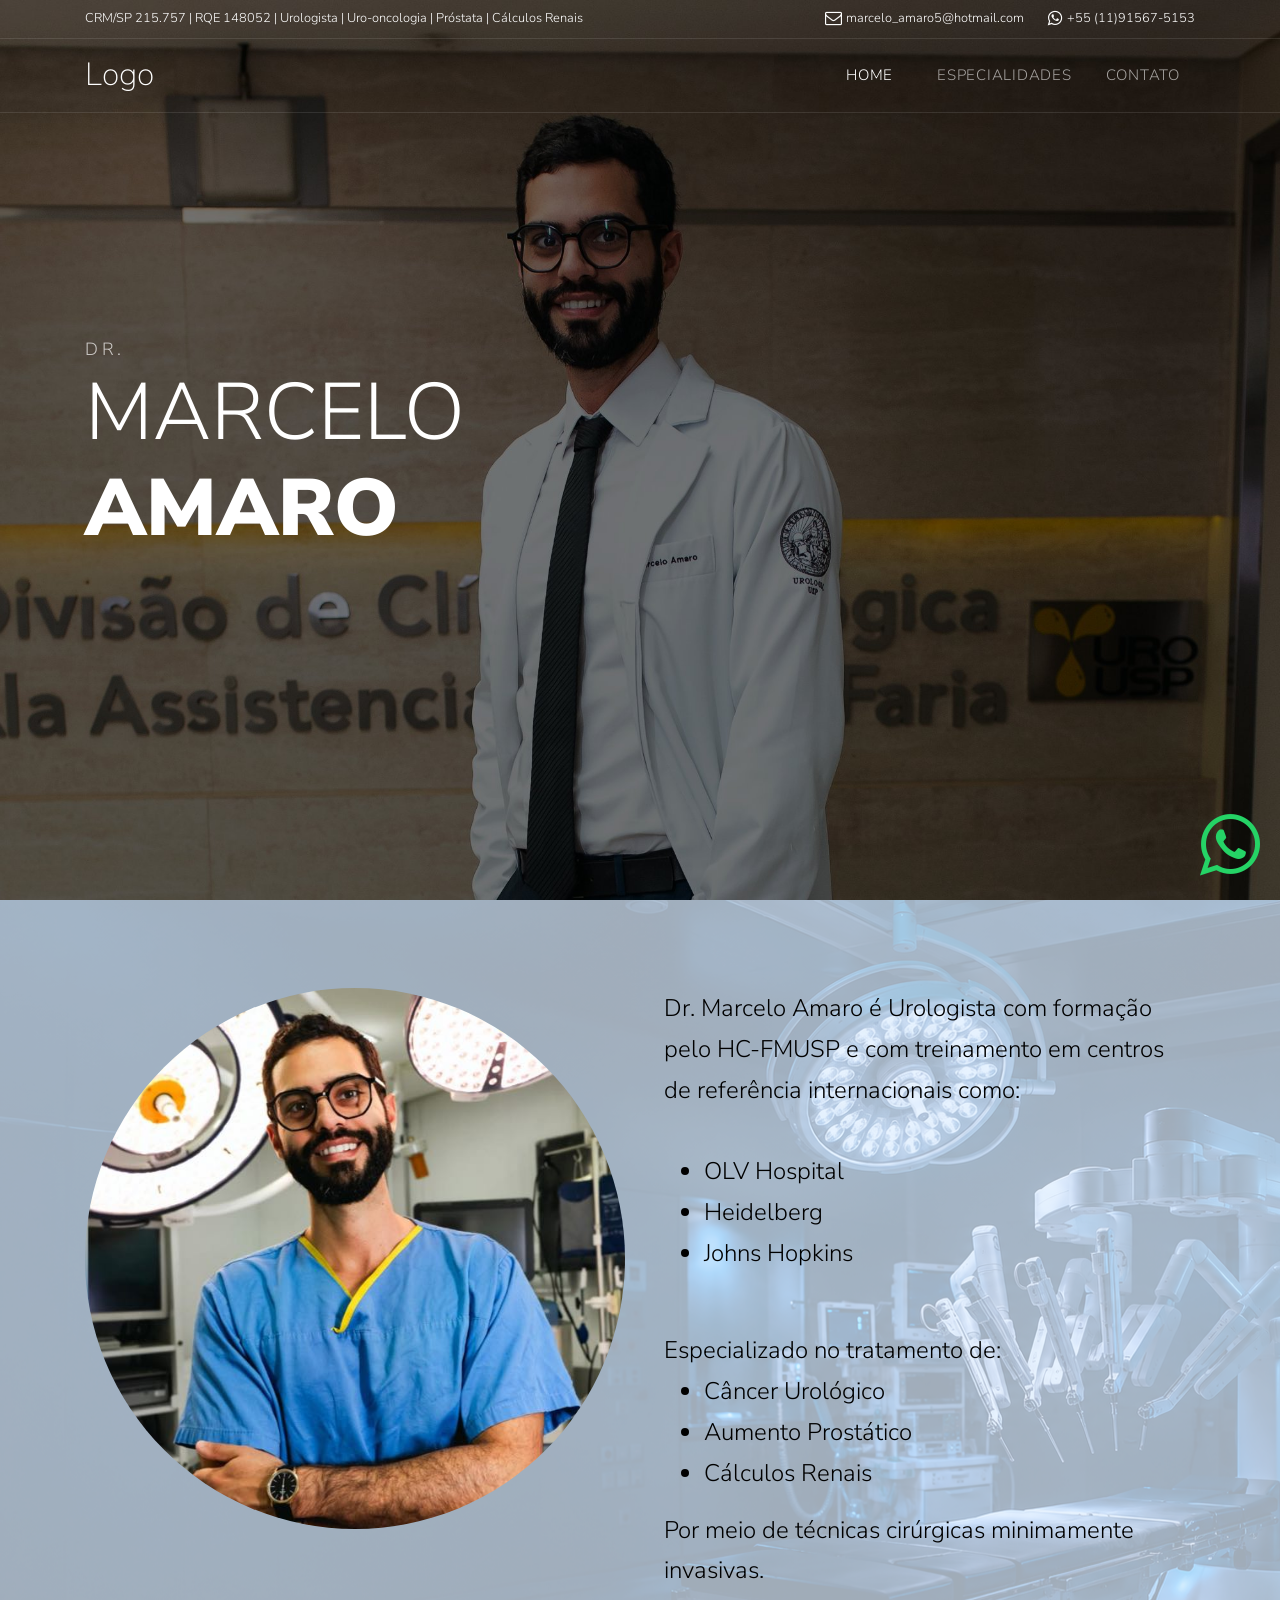
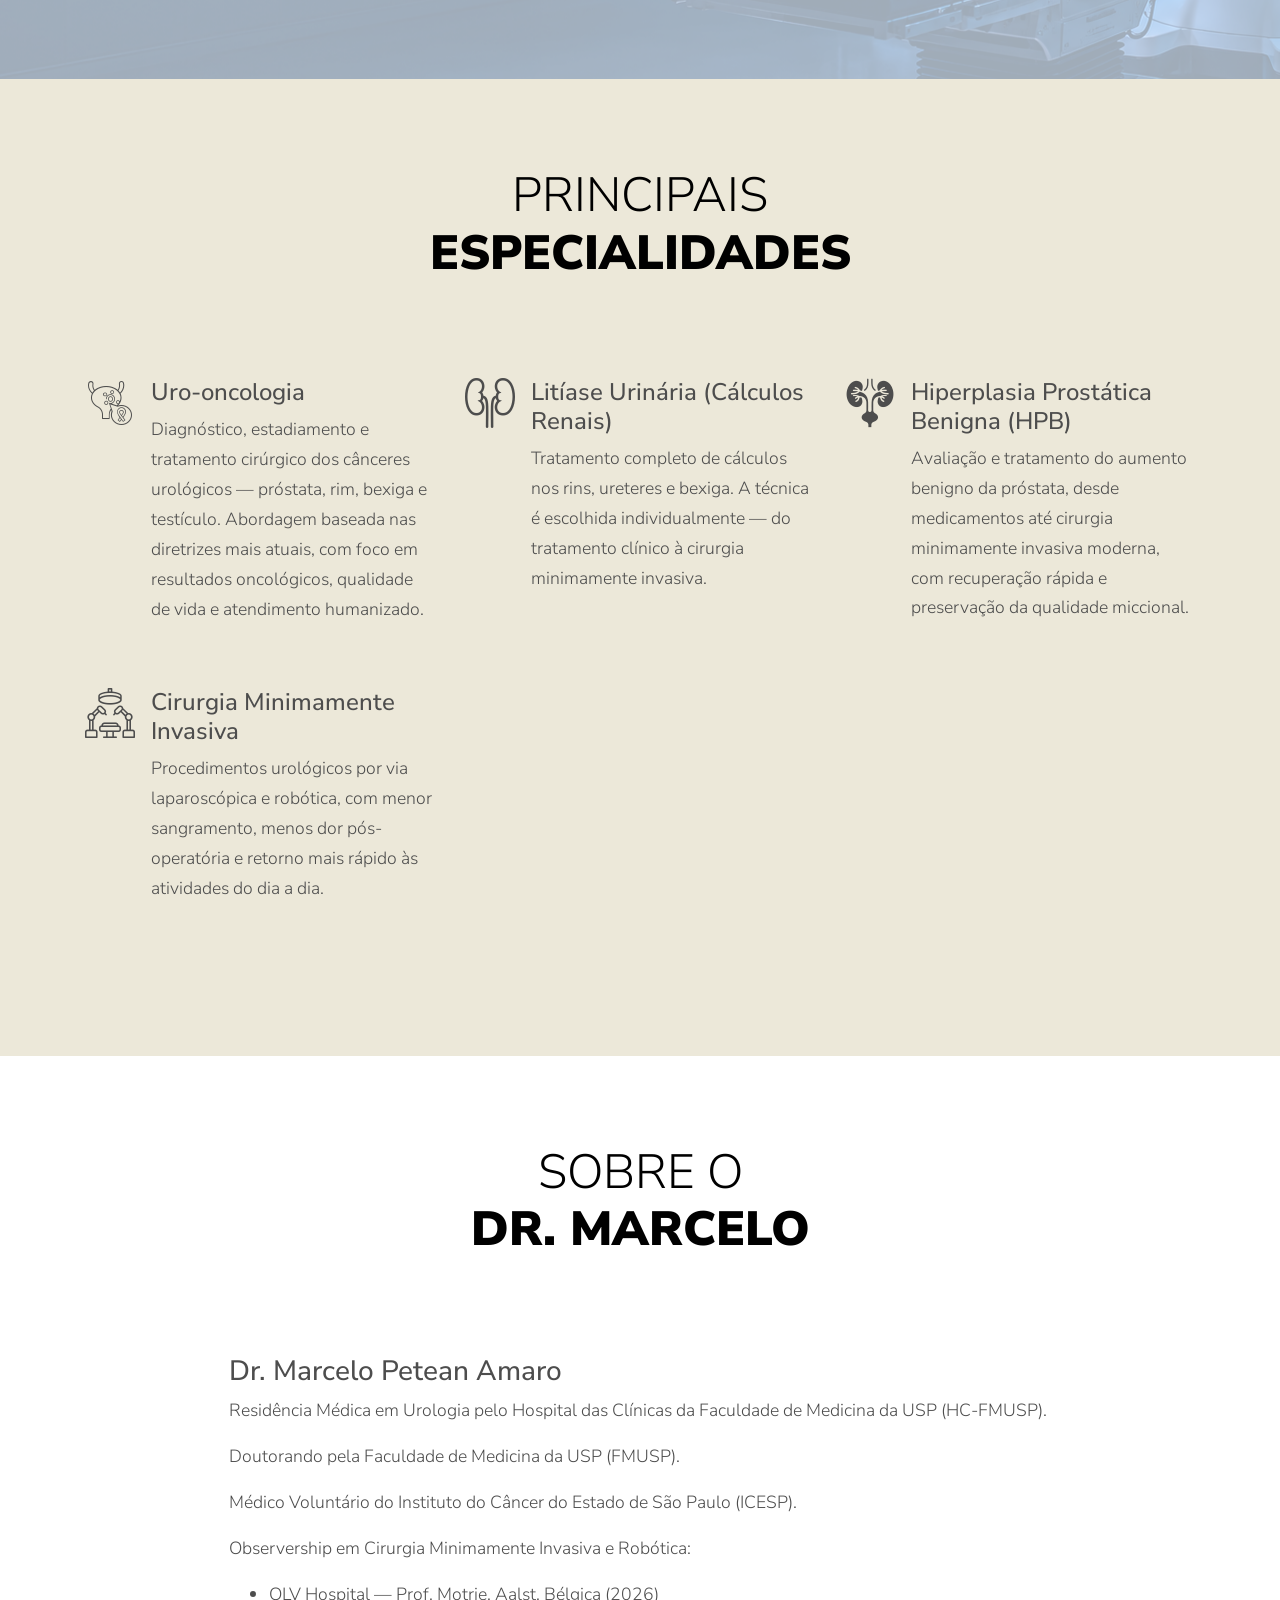
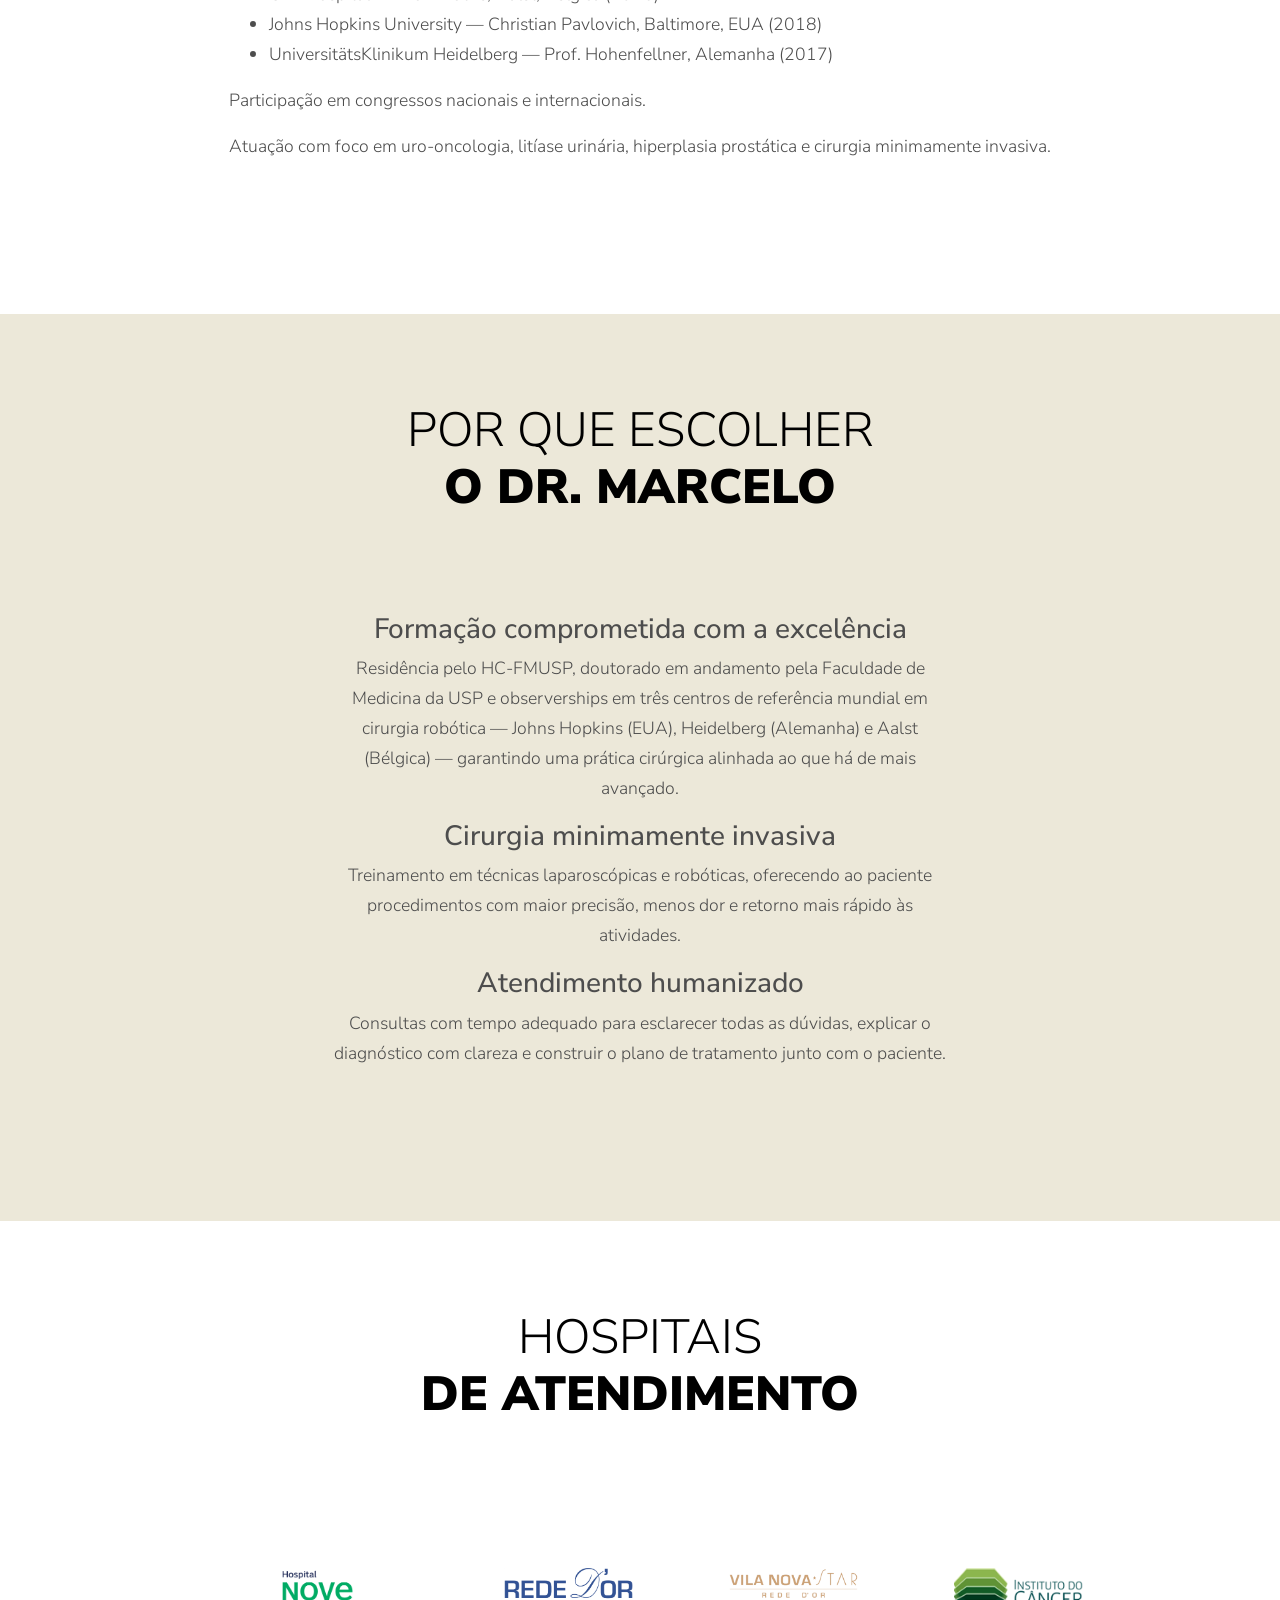
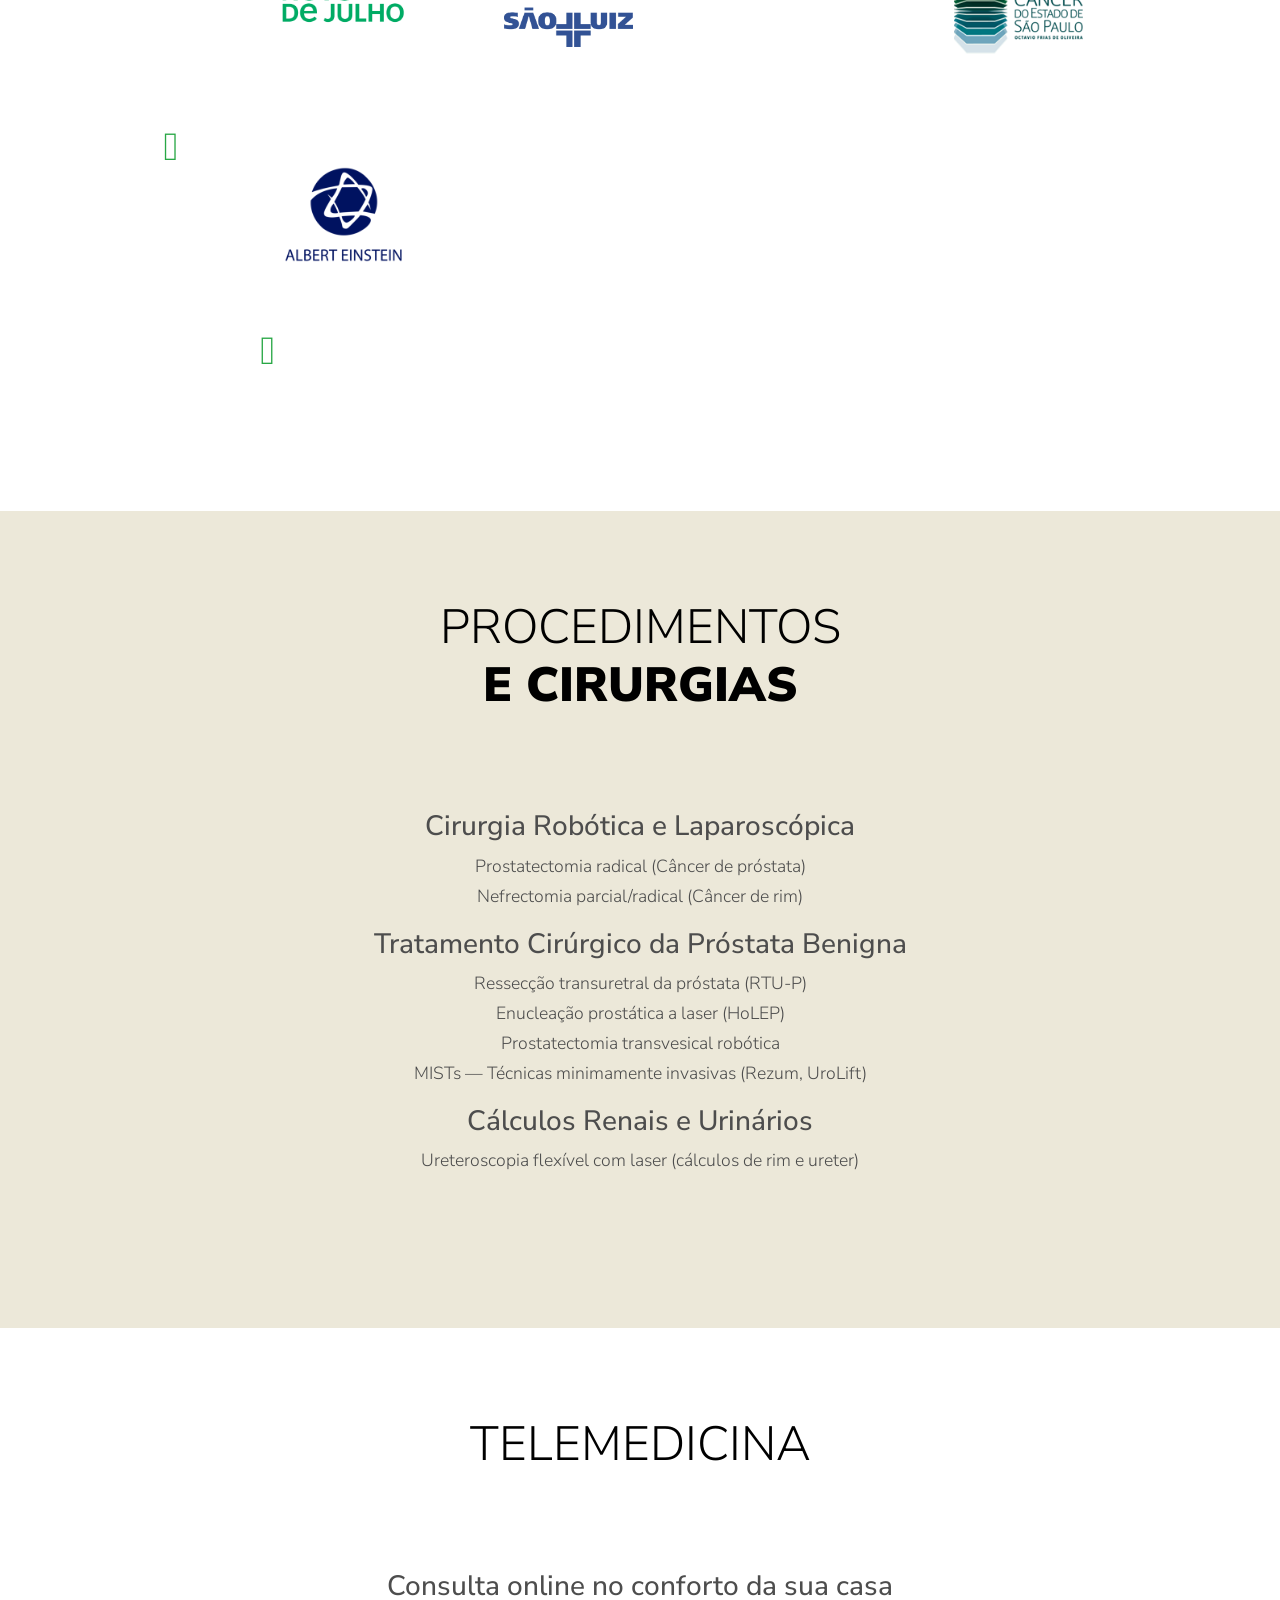
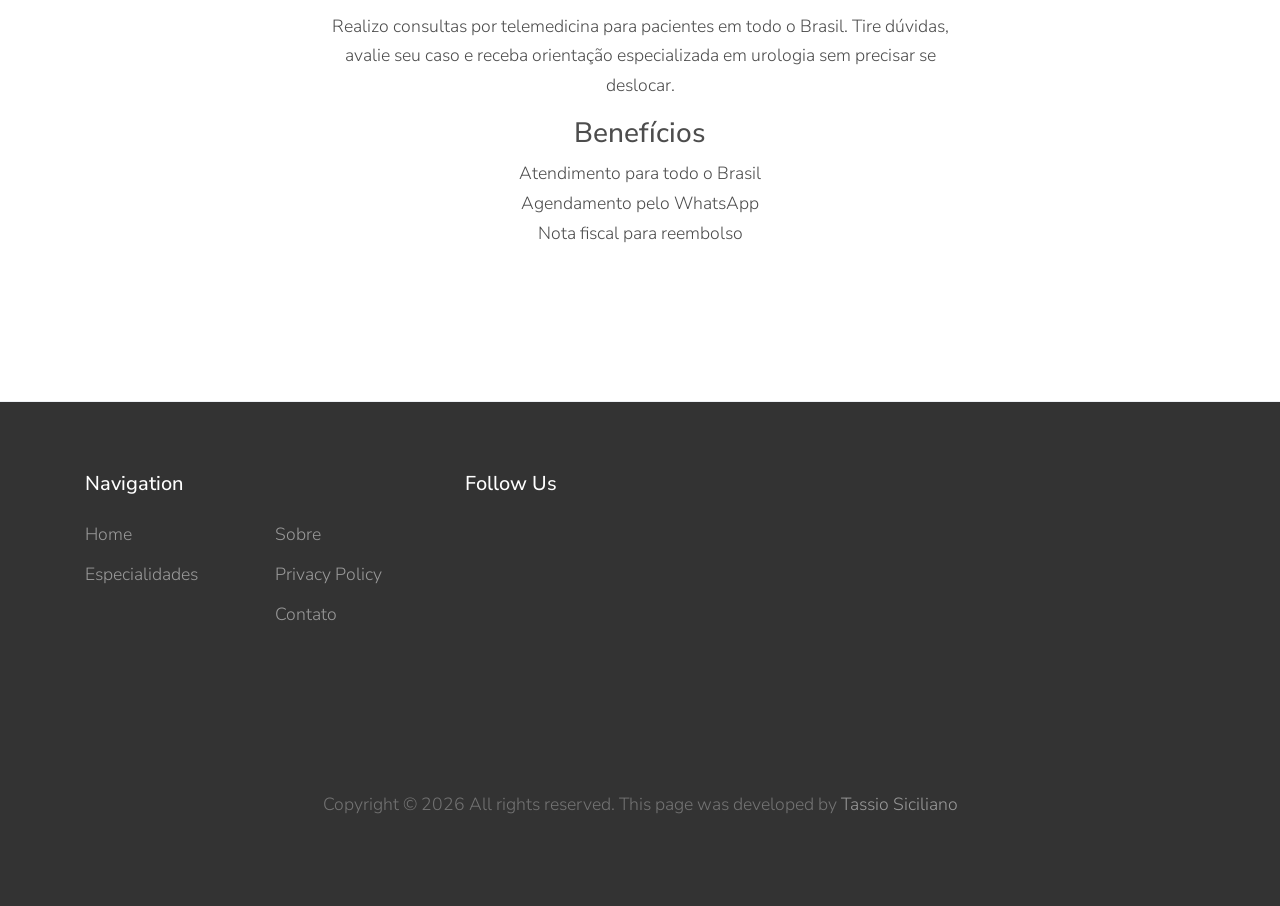
==== bkp_index.html @ ccaba65a "[FIX] - Horizontal Scroll. + WhatsApp icon color." ====
<!DOCTYPE html>
<html lang="pt-BR">

<head>
  <title>Dr. Marcelo Amaro &mdash; Urologia</title>
  <meta charset="utf-8">
  <meta name="viewport" content="width=device-width, initial-scale=1, shrink-to-fit=no">
  <link rel="stylesheet" href="https://fonts.googleapis.com/css?family=Nunito+Sans:200,300,400,700,900">
  <link rel="stylesheet" href="fonts/icomoon/style.css">
  <link rel="stylesheet" href="css/bootstrap.min.css">
  <link rel="stylesheet" href="css/magnific-popup.css">
  <link rel="stylesheet" href="css/jquery-ui.css">
  <link rel="stylesheet" href="css/owl.carousel.min.css">
  <link rel="stylesheet" href="css/owl.theme.default.min.css">
  <link rel="stylesheet" href="css/bootstrap-datepicker.css">
  <link rel="stylesheet" href="fonts/flaticon/font/flaticon.css">
  <link rel="stylesheet" href="https://cdnjs.cloudflare.com/ajax/libs/font-awesome/4.7.0/css/font-awesome.min.css">
  <link rel="stylesheet" href="css/aos.css">
  <link rel="stylesheet" href="css/style.css">
  <link rel="stylesheet" href="css/fontawesome.min.css">
</head>

<body>

  <div class="site-wrap">

    <div class="site-mobile-menu">
      <div class="site-mobile-menu-header">
        <div class="site-mobile-menu-close mt-3">
          <span class="icon-close2 js-menu-toggle"></span>
        </div>
      </div>
      <div class="site-mobile-menu-body"></div>
    </div> <!-- .site-mobile-menu -->


    <div class="site-navbar-wrap">
      <div class="site-navbar-top">
        <div class="container py-2">
          <div class="row align-items-center">
            <div class="col-6">
              <!-- <a href="#" class="p-2 pl-0"><span class="icon-linkedin"></span></a> -->
              <!-- <a href="#" class="p-2 pl-0"><span class="icon-instagram"></span></a> -->
              <span class="d-none d-md-inline-block text-white">CRM/SP 215.757 | RQE 148052 |</span>
              <span class="d-none d-md-inline-block text-white">Urologista | </span>
              <span class="d-none d-md-inline-block text-white">Uro-oncologia | </span>
              <span class="d-none d-md-inline-block text-white">Próstata | </span>
              <span class="d-none d-md-inline-block text-white">Cálculos Renais</span>
            </div>

            <div class="col-6">
              <div class="d-flex ml-auto">
                <a href="mailto:marcelo_amaro5@hotmail.com" class="d-flex align-items-center ml-auto mr-4">
                  <i class="fa fa-envelope-o fa-lg" aria-hidden="true"></i>
                  <span class="d-none d-md-inline-block ml-1">marcelo_amaro5@hotmail.com</span>
                </a>
                <a href="https://api.whatsapp.com/send?phone=+5511915675153&amp;text=Olá+Dr.+Marcelo+gostaria+de+mais+informações."
                  target="_blank" class="d-flex align-items-center">
                  <i class="fa fa-whatsapp fa-lg" aria-hidden="true"></i>
                  <span class="d-none d-md-inline-block ml-1">+55 (11)91567-5153</span>
                </a>
              </div>
            </div>
          </div>
        </div>
      </div>

      <div class="site-navbar">
        <div class="container py-1">
          <div class="row align-items-center">
            <div class="col-2">
              <h2 class="mb-0 site-logo"><a href="index.html">Logo</a></h2>
            </div>
            <div class="col-10">
              <nav class="site-navigation text-right" role="navigation">
                <div class="container">
                  <div class="d-inline-block d-lg-none ml-md-0 mr-auto py-3"><a href="#"
                      class="site-menu-toggle js-menu-toggle text-white"><span class="icon-menu h3"></span></a></div>

                  <ul class="site-menu js-clone-nav d-none d-lg-block">
                    <li class="has-children active">
                      <a href="index.html">Home</a>
                    </li>
                    <!--<li><a href="about.html">Sobre</a></li>-->
                    <li><a href="#services">Especialidades</a></li>
                    <li><a href="contact.html">Contato</a></li>
                  </ul>
                </div>
              </nav>
            </div>
          </div>
        </div>
      </div>
    </div>

    <div class="site-blocks-cover" style="background-image: url(images/marcelo_3.jpg);" data-aos="fade"
      data-stellar-background-ratio="0.5">
      <div class="container">
        <div class="row align-items-center">
          <div class="col-md-7">
            <span class="sub-text">Dr.</span>
            <span>
              <h1>Marcelo <strong>Amaro</strong></h1>
            </span>
          </div>
        </div>
      </div>
    </div>

    <div class="site-section site-block-3" style="background-image: url(images/davinci2-bg.png);">
      <div class="container">
        <div class="row">
          <div class="col-lg-6 mb-5">
            <img src="images/marcelo_1.jpg" alt="Image" class="img-fluid img-professional">
          </div>
          <div class="col-lg-6 mb-6 pl-lg-4 site-blocks-section">
            Dr. Marcelo Amaro é Urologista com formação pelo HC-FMUSP e com treinamento em centros de referência
            internacionais como:
            <ul>
              <br>
              <li><a href="https://www.azorg.be/nl" target="_blank">OLV Hospital</a></li>
              <li><a href="https://www.uni-heidelberg.de/en" target="_blank">Heidelberg</a></li>
              <li><a href="https://www.jhu.edu/" target="_blank">Johns Hopkins</a></li>
            </ul>
            <br>
            Especializado no tratamento de:
            <ul>
              <li>Câncer Urológico</li>
              <li>Aumento Prostático</li>
              <li>Cálculos Renais</li>
            </ul>
            Por meio de técnicas cirúrgicas minimamente invasivas.
          </div>
        </div>
      </div>
    </div>

    <div class="site-section bg-light" id="services">
      <div class="container">
        <div class="row mb-5 justify-content-center">
          <div class="col-md-6 text-center">
            <h2 class="site-heading text-black mb-5">Principais <strong>Especialidades</strong></h2>
          </div>
        </div>
        <div class="row">
          <div class="col-md-6 col-lg-4">
            <div class="site-block-feature-2 d-flex rounded mb-5">
              <div class="mr-3">
                <span class="icon icon-bladder-cancer font-weight-light "></span>
              </div>
              <div class="text">
                <h3>Uro-oncologia</h3>
                <p>Diagnóstico, estadiamento e tratamento cirúrgico dos cânceres urológicos — próstata, rim, bexiga e
                  testículo. Abordagem baseada nas diretrizes mais atuais, com foco em resultados oncológicos, qualidade
                  de vida e atendimento humanizado.</p>
              </div>
            </div>
          </div>

          <div class="col-md-6 col-lg-4">
            <div class="site-block-feature-2 d-flex rounded mb-5">
              <div class="mr-3">
                <span class="icon icon-kidney font-weight-light "></span>
              </div>
              <div class="text">
                <h3>Litíase Urinária (Cálculos Renais)</h3>
                <p>Tratamento completo de cálculos nos rins, ureteres e bexiga. A técnica é escolhida individualmente —
                  do tratamento clínico à cirurgia minimamente invasiva.</p>
              </div>
            </div>
          </div>

          <div class="col-md-6 col-lg-4">
            <div class="site-block-feature-2 d-flex rounded mb-5">
              <div class="mr-3">
                <span class="icon icon-urology font-weight-light "></span>
              </div>
              <div class="text">
                <h3>Hiperplasia Prostática Benigna (HPB)</h3>
                <p>Avaliação e tratamento do aumento benigno da próstata, desde medicamentos até cirurgia minimamente
                  invasiva moderna, com recuperação rápida e preservação da qualidade miccional.</p>
              </div>
            </div>
          </div>

          <div class="col-md-6 col-lg-4">
            <div class="site-block-feature-2 d-flex rounded mb-5">
              <div class="mr-3">
                <span class="icon icon-robotic-surgery font-weight-light "></span>
              </div>
              <div class="text">
                <h3>Cirurgia Minimamente Invasiva</h3>
                <p>Procedimentos urológicos por via laparoscópica e robótica, com menor sangramento, menos dor
                  pós-operatória e retorno mais rápido às atividades do dia a dia.</p>
              </div>
            </div>
          </div>
        </div>
      </div>
    </div>

    <div class="site-section" id="about">
      <div class="container">
        <div class="row mb-5 justify-content-center">
          <div class="col-md-6 text-center">
            <h2 class="site-heading text-black mb-5">Sobre o <br><strong>Dr. Marcelo</strong></h2>
          </div>
        </div>
      </div>
      <div class="row mb-5 justify-content-center">
        <div class="text">
          <h3>Dr. Marcelo Petean Amaro</h3>
          <p>Residência Médica em Urologia pelo Hospital das Clínicas da Faculdade de Medicina da USP (HC-FMUSP).</p>
          <p>Doutorando pela Faculdade de Medicina da USP (FMUSP).</p>
          <p>Médico Voluntário do Instituto do Câncer do Estado de São Paulo (ICESP).</p>
          <p>Observership em Cirurgia Minimamente Invasiva e Robótica:
          <ul>
            <li>OLV Hospital — Prof. Motrie, Aalst, Bélgica (2026)</li>
            <li>Johns Hopkins University — Christian Pavlovich, Baltimore, EUA (2018)</li>
            <li>UniversitätsKlinikum Heidelberg — Prof. Hohenfellner, Alemanha (2017)</li>
          </ul>
          </p>
          <p>Participação em congressos nacionais e internacionais.</p>
          <p>Atuação com foco em uro-oncologia, litíase urinária, hiperplasia prostática e cirurgia minimamente
            invasiva.</p>
        </div>
      </div>
    </div>

    <div class="site-section bg-light">
      <div class="container">
        <div class="row mb-5 justify-content-center">
          <div class="col-md-6 text-center">
            <h2 class="site-heading text-black mb-5">Por que escolher<br><strong>o Dr. Marcelo</strong></h2>
          </div>
        </div>
      </div>
      <div class="row mb-5 justify-content-center">
        <div class="col-md-6 text-center">
          <h3>Formação comprometida com a excelência</h3>
          <p>Residência pelo HC-FMUSP, doutorado em andamento pela Faculdade de Medicina da USP e observerships em três
            centros de referência mundial em cirurgia robótica — Johns Hopkins (EUA), Heidelberg (Alemanha) e Aalst
            (Bélgica) — garantindo uma prática cirúrgica alinhada ao que há de mais avançado.</p>
          <h3>Cirurgia minimamente invasiva</h3>
          <p>Treinamento em técnicas laparoscópicas e robóticas, oferecendo ao paciente procedimentos com maior
            precisão, menos dor e retorno mais rápido às atividades.</p>
          <h3>Atendimento humanizado</h3>
          <p>Consultas com tempo adequado para esclarecer todas as dúvidas, explicar o diagnóstico com clareza e
            construir o plano de tratamento junto com o paciente.</p>
        </div>
      </div>
    </div>

    <div class="site-section" id="hospitals">
      <div class="container">
        <div class="row mb-5 justify-content-center">
          <div class="col-md-6 text-center">
            <h2 class="site-heading text-black mb-5">Hospitais<br><strong>de atendimento</strong></h2>
          </div>
        </div>
      </div>
      <div class="row mb-5 justify-content-center">
        <div class="text">
          <div class="col-lg-9 m-auto tempaltemo-carousel">
            <div class="row d-flex flex-row">
              <!--Controls-->
              <div class="col-1 align-self-center">
                <a class="h1" href="#templatemo-slide-brand" role="button" data-bs-slide="prev">
                  <i class="text-success fas fa-chevron-left"></i>
                </a>
              </div>
              <!--End Controls-->

              <!--Carousel Wrapper-->
              <div class="col">
                <div class="carousel slide carousel-multi-item pt-2 pt-md-0" id="templatemo-slide-brand"
                  data-bs-ride="carousel">
                  <!--Slides-->
                  <div class="carousel-inner product-links-wap" role="listbox">

                    <!--First slide-->
                    <div class="carousel-item active">
                      <div class="row">
                        <div class="col-3 p-md-5">
                          <a href="#"><img class="img-fluid hospital-img" src="images/hospitals/hospital00.png"></a>
                        </div>
                        <div class="col-3 p-md-5">
                          <a href="#"><img class="img-fluid hospital-img" src="images/hospitals/hospital01.png"></a>
                        </div>
                        <div class="col-3 p-md-5">
                          <a href="#"><img class="img-fluid hospital-img" src="images/hospitals/hospital02.png"></a>
                        </div>
                        <div class="col-3 p-md-5">
                          <a href="#"><img class="img-fluid hospital-img" src="images/hospitals/hospital03.png"></a>
                        </div>
                        <div class="col-3 p-md-5">
                          <a href="#"><img class="img-fluid hospital-img" src="images/hospitals/hospital04.png"></a>
                        </div>
                      </div>
                    </div>
                    <!--End First slide-->
                  </div>
                </div>
                <!--End Carousel Wrapper-->

                <!--Controls-->
                <div class="col-1 align-self-center">
                  <a class="h1" href="#templatemo-slide-brand" role="button" data-bs-slide="next">
                    <i class="text-success fas fa-chevron-right"></i>
                  </a>
                </div>
                <!--End Controls-->
              </div>
            </div>
          </div>
        </div>
      </div>
    </div>
  </div>

  <div class="site-section bg-light">
    <div class="container">
      <div class="row mb-5 justify-content-center">
        <div class="col-md-6 text-center">
          <h2 class="site-heading text-black mb-5">Procedimentos<br><strong>e Cirurgias</strong></h2>
        </div>
      </div>
    </div>
    <div class="row mb-5 justify-content-center">
      <div class="col-md-6 text-center">
        <h3>Cirurgia Robótica e Laparoscópica</h3>
        <p>Prostatectomia radical (Câncer de próstata)<br>
          Nefrectomia parcial/radical (Câncer de rim)</p>

        <h3>Tratamento Cirúrgico da Próstata Benigna</h3>
        <p>Ressecção transuretral da próstata (RTU-P)<br>
          Enucleação prostática a laser (HoLEP)<br>
          Prostatectomia transvesical robótica<br>
          MISTs — Técnicas minimamente invasivas (Rezum, UroLift)</p>

        <h3>Cálculos Renais e Urinários</h3>
        <p>Ureteroscopia flexível com laser (cálculos de rim e ureter)</p>
      </div>
    </div>
  </div>

  <div class="site-section">
    <div class="container">
      <div class="row mb-5 justify-content-center">
        <div class="col-md-6 text-center">
          <h2 class="site-heading text-black mb-5">Telemedicina</h2>
        </div>
      </div>
    </div>
    <div class="row mb-5 justify-content-center">
      <div class="col-md-6 text-center">
        <h3>Consulta online no conforto da sua casa</h3>
        <p>Realizo consultas por telemedicina para pacientes em todo o Brasil. Tire dúvidas, avalie seu caso e receba
          orientação especializada em urologia sem precisar se deslocar.</p>

        <h3>Benefícios</h3>
        <p>
          Atendimento para todo o Brasil<br>
          Agendamento pelo WhatsApp<br>
          Nota fiscal para reembolso
        </p>

      </div>
    </div>
  </div>

  <footer class="site-footer border-top">
    <div class="container">
      <div class="row">
        <div class="col-lg-4 mb-5 mb-lg-0">
          <div class="row mb-5">
            <div class="col-md-12">
              <h3 class="footer-heading mb-4">Navigation</h3>
            </div>
            <div class="col-md-6 col-lg-6">
              <ul class="list-unstyled">
                <li><a href="#">Home</a></li>
                <li><a href="#services">Especialidades</a></li>
              </ul>
            </div>
            <div class="col-md-6 col-lg-6">
              <ul class="list-unstyled">
                <li><a href="#about">Sobre</a></li>
                <li><a href="#">Privacy Policy</a></li>
                <li><a href="#">Contato</a></li>
              </ul>
            </div>
          </div>
        </div>

        <div class="col-lg-4 mb-5 mb-lg-0">
          <div class="row">
            <div class="col-md-12">
              <h3 class="footer-heading mb-4">Follow Us</h3>
              <div>
                <a href="#" class="pl-3 pr-3"><span class="icon-instagram"></span></a>
                <a href="#" class="pl-3 pr-3"><span class="icon-linkedin"></span></a>
              </div>
            </div>
          </div>
        </div>
      </div>

      <div class="row pt-5 mt-5 text-center">
        <div class="col-md-12">
          <p>
            Copyright &copy;
            <script>document.write(new Date().getFullYear());</script> All rights reserved. This page was developed by
            <a href="#" target="_blank">Tassio Siciliano</a>
          </p>
        </div>
      </div>
    </div>

    <!--WhatsApp Button-->
    <link rel="stylesheet" href="https://maxcdn.bootstrapcdn.com/font-awesome/4.5.0/css/font-awesome.min.css">
    <a href="https://api.whatsapp.com/send?phone=+5511915675153&amp;text=Olá+Dr.+Marcelo+gostaria+de+mais+informações."
      target="_blank" class="whatsapp-float">
      <i class="fa fa-whatsapp btn-whatsapp whatsapp-float fa-4x"></i>
    </a>
  </footer>
  </div>

  <script src="js/jquery-3.3.1.min.js"></script>
  <script src="js/jquery-migrate-3.0.1.min.js"></script>
  <script src="js/jquery-ui.js"></script>
  <script src="js/popper.min.js"></script>
  <script src="js/bootstrap.min.js"></script>
  <script src="js/owl.carousel.min.js"></script>
  <script src="js/jquery.stellar.min.js"></script>
  <script src="js/jquery.countdown.min.js"></script>
  <script src="js/jquery.magnific-popup.min.js"></script>
  <script src="js/bootstrap-datepicker.min.js"></script>
  <script src="js/aos.js"></script>
  <script src="js/main.js"></script>

</body>

</html>
---- fonts/icomoon/style.css ----
@font-face {
  font-family: 'icomoon';
  src:  url('fonts/icomoon.eot?ds7wfz');
  src:  url('fonts/icomoon.eot?ds7wfz#iefix') format('embedded-opentype'),
    url('fonts/icomoon.ttf?ds7wfz') format('truetype'),
    url('fonts/icomoon.woff?ds7wfz') format('woff'),
    url('fonts/icomoon.svg?ds7wfz#icomoon') format('svg');
  font-weight: normal;
  font-style: normal;
  font-display: block;
}

[class^="icon-"], [class*=" icon-"] {
  /* use !important to prevent issues with browser extensions that change fonts */
  font-family: 'icomoon' !important;
  speak: never;
  font-style: normal;
  font-weight: normal;
  font-variant: normal;
  text-transform: none;
  line-height: 1;

  /* Better Font Rendering =========== */
  -webkit-font-smoothing: antialiased;
  -moz-osx-font-smoothing: grayscale;
}

.icon-penis:before {
  content: "\e903";
}
.icon-medical-team:before {
  content: "\e904";
}
.icon-urology-exams:before {
  content: "\e905";
}
.icon-urology-clipboard:before {
  content: "\e906";
}
.icon-robotic-surgery:before {
  content: "\e907";
}
.icon-urology-care:before {
  content: "\e908";
}
.icon-bladder-cancer:before {
  content: "\e900";
}
.icon-kidney:before {
  content: "\e901";
}
.icon-urology:before {
  content: "\e902";
}
---- fonts/flaticon/font/flaticon.css ----
/*
  	Flaticon icon font: Flaticon
  	Creation date: 14/09/2018 07:17
  	*/

@font-face {
  font-family: "Flaticon";
  src: url("./Flaticon.eot");
  src: url("./Flaticon.eot?#iefix") format("embedded-opentype"),
       url("./Flaticon.woff") format("woff"),
       url("./Flaticon.ttf") format("truetype"),
       url("./Flaticon.svg#Flaticon") format("svg");
  font-weight: normal;
  font-style: normal;

  line-height: 1;

  

}

@media screen and (-webkit-min-device-pixel-ratio:0) {
  @font-face {
    font-family: "Flaticon";
    src: url("./Flaticon.svg#Flaticon") format("svg");
  }
}

[class^="flaticon-"]:before, [class*=" flaticon-"]:before,
[class^="flaticon-"]:after, [class*=" flaticon-"]:after {   
  font-family: Flaticon;
  font-style: normal;
  margin-left: 0px;
  /* Better Font Rendering =========== */
  -webkit-font-smoothing: antialiased;
  -moz-osx-font-smoothing: grayscale;
}

.flaticon-tooth:before { content: "\f100"; }
.flaticon-dentist-tools:before { content: "\f101"; }
x { content: "\f102"; }
.flaticon-dentist-chair:before { content: "\f103"; }
.flaticon-stethoscope:before { content: "\f104"; }
.flaticon-tooth-pliers:before { content: "\f105"; }
.flaticon-first-aid-kit:before { content: "\f106"; }
.flaticon-brackets:before { content: "\f107"; }
---- css/style.css ----
/* Base */
body {
  line-height: 1.7;
  color: #4d4d4d;
  font-weight: 300;
  font-size: 1.1rem;
  font-family: "Nunito Sans", -apple-system, BlinkMacSystemFont, "Segoe UI", Roboto, "Helvetica Neue", Arial, sans-serif, "Apple Color Emoji", "Segoe UI Emoji", "Segoe UI Symbol", "Noto Color Emoji";
}

::-moz-selection {
  background: #000;
  color: #fff;
}

::selection {
  background: #000;
  color: #fff;
}

a {
  -webkit-transition: .3s all ease;
  -o-transition: .3s all ease;
  transition: .3s all ease;
  color: #000000;
}

a:hover {
  color: #fff;
  text-decoration: none;
}

.text-black {
  color: #000 !important;
}

.text-white {
  color: #fff !important;
}

.bg-black {
  background: #000 !important;
}

.site-wrap:before {
  -webkit-transition: .3s all ease-in-out;
  -o-transition: .3s all ease-in-out;
  transition: .3s all ease-in-out;
  background: rgba(0, 0, 0, 0.6);
  content: "";
  position: absolute;
  z-index: 2000;
  top: 0;
  left: 0;
  right: 0;
  bottom: 0;
  opacity: 0;
  visibility: hidden;
}

.offcanvas-menu .site-wrap {
  position: absolute;
  height: 100%;
  width: 100%;
  z-index: 2;
  overflow: hidden;
}

.offcanvas-menu .site-wrap:before {
  opacity: 1;
  visibility: visible;
}

.btn {
  text-transform: uppercase;
  position: relative;
  -webkit-transition: 0.2s all ease-in-out !important;
  -o-transition: 0.2s all ease-in-out !important;
  transition: 0.2s all ease-in-out !important;
  top: 0;
  letter-spacing: .05em;
  padding: 10px 20px;
}

.btn:hover,
.btn:active,
.btn:focus {
  outline: none;
  -webkit-box-shadow: none !important;
  box-shadow: none !important;
}

.btn.btn-secondary {
  background-color: #e6e7e9;
  border-color: #e6e7e9;
  color: #000;
}

.btn.btn-sm {
  font-size: 0.9rem;
}

.btn.btn-primary {
  font-weight: 300;
  letter-spacing: .2em;
}

.btn:hover {
  -webkit-box-shadow: 0 5px 20px -7px rgba(0, 0, 0, 0.9) !important;
  box-shadow: 0 5px 20px -7px rgba(0, 0, 0, 0.9) !important;
  top: -2px;
}

.bg-black {
  background: #000;
}

.form-control {
  height: 47px;
}

.form-control:active,
.form-control:focus {
  border-color: #f23a2e;
}

.form-control:hover,
.form-control:active,
.form-control:focus {
  -webkit-box-shadow: none !important;
  box-shadow: none !important;
}

.site-section {
  padding: 2.5em 0;
}

@media (min-width: 768px) {
  .site-section {
    padding: 5em 0;
  }
}

.site-section.site-section-sm {
  padding: 4em 0;
}

.site-section-heading {
  font-size: 30px;
  color: #25262a;
  position: relative;
}

.site-section-heading:before {
  content: "";
  left: 0%;
  top: 0;
  position: absolute;
  width: 40px;
  height: 2px;
  background: #acaead;
}

.site-section-heading.text-center:before {
  content: "";
  left: 50%;
  top: 0;
  -webkit-transform: translateX(-50%);
  -ms-transform: translateX(-50%);
  transform: translateX(-50%);
  position: absolute;
  width: 40px;
  height: 2px;
  background: #acaead;
}

.border-top {
  border-top: 1px solid #edf0f5 !important;
}

.site-footer {
  padding: 4em 0;
  background: #333333;
}

.site-footer p {
  color: #737373;
}

.site-footer h2,
.site-footer h3,
.site-footer h4,
.site-footer h5 {
  color: #fff;
}

.site-footer a {
  color: #999999;
}

.site-footer a:hover {
  color: white;
}

.site-footer ul li {
  margin-bottom: 10px;
}

.site-footer .footer-heading {
  font-size: 20px;
  color: #fff;
}

.bg-text-line {
  display: inline;
  background: #000;
  -webkit-box-shadow: 20px 0 0 #000, -20px 0 0 #000;
  box-shadow: 20px 0 0 #000, -20px 0 0 #000;
}

.bg-image {
  background-size: cover;
  background-repeat: no-rpeeat;
  overflow: hidden;
}

.bg-image.center {
  background-position: top center;
}

.bg-image.fixed {
  background-position: fixed !important;
}

.bg-image.overlay,
.bg-image.overlay-primary,
.bg-image.overlay-info,
.bg-image.overlay-success,
.bg-image.overlay-warning {
  position: relative;
}

.bg-image.overlay:before,
.bg-image.overlay-primary:before,
.bg-image.overlay-info:before,
.bg-image.overlay-success:before,
.bg-image.overlay-warning:before {
  content: "";
  position: absolute;
  top: 0;
  bottom: 0;
  right: 0;
  left: 0;
}

.bg-image.overlay:before {
  background: rgba(0, 0, 0, 0.4);
}

.bg-image.overlay-primary:before {
  background: rgba(242, 58, 46, 0.9);
}

.bg-image.overlay-info:before {
  background: rgba(23, 162, 184, 0.9);
}

.bg-image.overlay-success:before {
  background: rgba(40, 167, 69, 0.9);
}

.bg-image.overlay-success:before {
  background: rgba(238, 198, 10, 0.9);
}

/* Navbar */
.site-navbar-wrap {
  position: absolute;
  z-index: 99;
  width: 100%;
  left: 0;
}

.site-navbar-wrap a {
  color: #fff;
}

.site-navbar-wrap .site-navbar-top {
  font-size: 0.8rem;
}

.site-navbar-top,
.site-navbar {
  border-bottom: 1px solid rgba(255, 255, 255, 0.1);
}

.site-navbar {
  margin-bottom: 0px;
  width: 100%;
  border-bottom: 1px solid rgba(255, 255, 255, 0.1);
}

.site-navbar .site-logo {
  font-weight: 200;
}

.site-navbar .site-logo a {
  font-weight: 200;
  color: #fff;
}

.site-navbar .site-navigation .site-menu {
  margin-bottom: 0;
}

.site-navbar .site-navigation .site-menu .active>a {
  color: #fff;
}

.site-navbar .site-navigation .site-menu a {
  text-decoration: none !important;
  font-size: 15px;
  display: inline-block;
}

.site-navbar .site-navigation .site-menu>li {
  display: inline-block;
  padding: 10px 5px;
}

.site-navbar .site-navigation .site-menu>li>a {
  padding: 10px 10px;
  text-transform: uppercase;
  letter-spacing: .05em;
  color: rgba(255, 255, 255, 0.6);
  font-size: 15px;
  text-decoration: none !important;
}

.site-navbar .site-navigation .site-menu>li>a:hover {
  color: #fff;
}

.site-navbar .site-navigation .site-menu>li:last-child {
  padding-right: 0;
}

.site-navbar .site-navigation .site-menu>li:last-child>a {
  padding-right: 0;
}

.site-navbar .site-navigation .site-menu .has-children {
  position: relative;
}

.site-navbar .site-navigation .site-menu .has-children>a {
  position: relative;
  padding-right: 20px;
}

.site-navbar .site-navigation .site-menu .has-children>a:before {
  position: absolute;
  content: "\e313";
  font-size: 16px;
  top: 50%;
  right: 0;
  -webkit-transform: translateY(-50%);
  -ms-transform: translateY(-50%);
  transform: translateY(-50%);
  font-family: 'icomoon';
}

.site-navbar .site-navigation .site-menu .has-children .dropdown {
  visibility: hidden;
  opacity: 0;
  top: 100%;
  position: absolute;
  text-align: left;
  -webkit-box-shadow: 0 0px 4px 0px rgba(0, 0, 0, 0.25);
  box-shadow: 0 0px 4px 0px rgba(0, 0, 0, 0.25);
  border-left: 1px solid #edf0f5;
  border-right: 1px solid #edf0f5;
  border-bottom: 1px solid #edf0f5;
  padding: 0px 0;
  margin-top: 20px;
  margin-left: 0px;
  background: #fff;
  -webkit-transition: 0.2s 0s;
  -o-transition: 0.2s 0s;
  transition: 0.2s 0s;
}

.site-navbar .site-navigation .site-menu .has-children .dropdown.arrow-top {
  position: absolute;
}

.site-navbar .site-navigation .site-menu .has-children .dropdown.arrow-top:before {
  bottom: 100%;
  left: 20%;
  border: solid transparent;
  content: " ";
  height: 0;
  width: 0;
  position: absolute;
  pointer-events: none;
}

.site-navbar .site-navigation .site-menu .has-children .dropdown.arrow-top:before {
  border-color: rgba(136, 183, 213, 0);
  border-bottom-color: #fff;
  border-width: 10px;
  margin-left: -10px;
}

.site-navbar .site-navigation .site-menu .has-children .dropdown a {
  font-size: 16px;
  text-transform: none;
  letter-spacing: normal;
  -webkit-transition: 0s all;
  -o-transition: 0s all;
  transition: 0s all;
  color: #343a40;
}

.site-navbar .site-navigation .site-menu .has-children .dropdown .active>a {
  color: #fff !important;
}

.site-navbar .site-navigation .site-menu .has-children .dropdown>li {
  list-style: none;
  padding: 0;
  margin: 0;
  min-width: 200px;
}

.site-navbar .site-navigation .site-menu .has-children .dropdown>li>a {
  padding: 9px 20px;
  display: block;
}

.site-navbar .site-navigation .site-menu .has-children .dropdown>li>a:hover {
  background: #f4f5f9;
  color: #25262a;
}

.site-navbar .site-navigation .site-menu .has-children .dropdown>li.has-children>a:before {
  content: "\e315";
  right: 20px;
}

.site-navbar .site-navigation .site-menu .has-children .dropdown>li.has-children>.dropdown,
.site-navbar .site-navigation .site-menu .has-children .dropdown>li.has-children>ul {
  left: 100%;
  top: 0;
}

.site-navbar .site-navigation .site-menu .has-children .dropdown>li.has-children:hover>a,
.site-navbar .site-navigation .site-menu .has-children .dropdown>li.has-children:active>a,
.site-navbar .site-navigation .site-menu .has-children .dropdown>li.has-children:focus>a {
  background: #f4f5f9;
  color: #25262a;
}

.site-navbar .site-navigation .site-menu .has-children a {
  text-transform: uppercase;
}

.site-navbar .site-navigation .site-menu .has-children:hover>a,
.site-navbar .site-navigation .site-menu .has-children:focus>a,
.site-navbar .site-navigation .site-menu .has-children:active>a {
  color: #fff;
}

.site-navbar .site-navigation .site-menu .has-children:hover,
.site-navbar .site-navigation .site-menu .has-children:focus,
.site-navbar .site-navigation .site-menu .has-children:active {
  cursor: pointer;
}

.site-navbar .site-navigation .site-menu .has-children:hover>.dropdown,
.site-navbar .site-navigation .site-menu .has-children:focus>.dropdown,
.site-navbar .site-navigation .site-menu .has-children:active>.dropdown {
  -webkit-transition-delay: 0s;
  -o-transition-delay: 0s;
  transition-delay: 0s;
  margin-top: 0px;
  visibility: visible;
  opacity: 1;
}

.site-mobile-menu {
  width: 300px;
  position: fixed;
  right: 0;
  z-index: 2000;
  padding-top: 20px;
  background: #fff;
  height: calc(100vh);
  -webkit-transform: translateX(110%);
  -ms-transform: translateX(110%);
  transform: translateX(110%);
  -webkit-box-shadow: -10px 0 20px -10px rgba(0, 0, 0, 0.1);
  box-shadow: -10px 0 20px -10px rgba(0, 0, 0, 0.1);
  -webkit-transition: .3s all ease-in-out;
  -o-transition: .3s all ease-in-out;
  transition: .3s all ease-in-out;
}

.offcanvas-menu .site-mobile-menu {
  -webkit-transform: translateX(0%);
  -ms-transform: translateX(0%);
  transform: translateX(0%);
}

.site-mobile-menu .site-mobile-menu-header {
  width: 100%;
  float: left;
  padding-left: 20px;
  padding-right: 20px;
}

.site-mobile-menu .site-mobile-menu-header .site-mobile-menu-close {
  float: right;
  margin-top: 8px;
}

.site-mobile-menu .site-mobile-menu-header .site-mobile-menu-close span {
  font-size: 30px;
  display: inline-block;
  padding-left: 10px;
  padding-right: 0px;
  line-height: 1;
  cursor: pointer;
  -webkit-transition: .3s all ease;
  -o-transition: .3s all ease;
  transition: .3s all ease;
}

.site-mobile-menu .site-mobile-menu-header .site-mobile-menu-close span:hover {
  color: #25262a;
}

.site-mobile-menu .site-mobile-menu-header .site-mobile-menu-logo {
  float: left;
  margin-top: 10px;
  margin-left: 0px;
}

.site-mobile-menu .site-mobile-menu-header .site-mobile-menu-logo a {
  display: inline-block;
  text-transform: uppercase;
}

.site-mobile-menu .site-mobile-menu-header .site-mobile-menu-logo a img {
  max-width: 70px;
}

.site-mobile-menu .site-mobile-menu-header .site-mobile-menu-logo a:hover {
  text-decoration: none;
}

.site-mobile-menu .site-mobile-menu-body {
  overflow-y: scroll;
  -webkit-overflow-scrolling: touch;
  position: relative;
  padding: 20px;
  height: calc(100vh - 52px);
  padding-bottom: 150px;
}

.site-mobile-menu .site-nav-wrap {
  padding: 0;
  margin: 0;
  list-style: none;
  position: relative;
}

.site-mobile-menu .site-nav-wrap a {
  padding: 10px 20px;
  display: block;
  position: relative;
  color: #212529;
}

.site-mobile-menu .site-nav-wrap a:hover {
  color: #acaead;
}

.site-mobile-menu .site-nav-wrap li {
  position: relative;
  display: block;
}

.site-mobile-menu .site-nav-wrap li.active>a {
  color: #acaead;
}

.site-mobile-menu .site-nav-wrap .arrow-collapse {
  position: absolute;
  right: 0px;
  top: 10px;
  z-index: 20;
  width: 36px;
  height: 36px;
  text-align: center;
  cursor: pointer;
  border-radius: 50%;
}

.site-mobile-menu .site-nav-wrap .arrow-collapse:hover {
  background: #f8f9fa;
}

.site-mobile-menu .site-nav-wrap .arrow-collapse:before {
  font-size: 12px;
  z-index: 20;
  font-family: "icomoon";
  content: "\f078";
  position: absolute;
  top: 50%;
  left: 50%;
  -webkit-transform: translate(-50%, -50%) rotate(-180deg);
  -ms-transform: translate(-50%, -50%) rotate(-180deg);
  transform: translate(-50%, -50%) rotate(-180deg);
  -webkit-transition: .3s all ease;
  -o-transition: .3s all ease;
  transition: .3s all ease;
}

.site-mobile-menu .site-nav-wrap .arrow-collapse.collapsed:before {
  -webkit-transform: translate(-50%, -50%);
  -ms-transform: translate(-50%, -50%);
  transform: translate(-50%, -50%);
}

.site-mobile-menu .site-nav-wrap>li {
  display: block;
  position: relative;
  float: left;
  width: 100%;
}

.site-mobile-menu .site-nav-wrap>li>a {
  padding-left: 20px;
  font-size: 20px;
}

.site-mobile-menu .site-nav-wrap>li>ul {
  padding: 0;
  margin: 0;
  list-style: none;
}

.site-mobile-menu .site-nav-wrap>li>ul>li {
  display: block;
}

.site-mobile-menu .site-nav-wrap>li>ul>li>a {
  padding-left: 40px;
  font-size: 16px;
}

.site-mobile-menu .site-nav-wrap>li>ul>li>ul {
  padding: 0;
  margin: 0;
}

.site-mobile-menu .site-nav-wrap>li>ul>li>ul>li {
  display: block;
}

.site-mobile-menu .site-nav-wrap>li>ul>li>ul>li>a {
  font-size: 16px;
  padding-left: 60px;
}

/* Blocks */
.site-blocks-cover {
  background-size: cover;
  background-repeat: no-repeat;
  background-position: top;
}

.site-blocks-cover.overlay {
  position: relative;
}

.site-blocks-cover.overlay:before {
  position: absolute;
  content: "";
  left: 0;
  bottom: 0;
  right: 0;
  top: 0;
  background: rgba(0, 0, 0, 0.4);
}

.site-blocks-cover,
.site-blocks-cover .row {
  min-height: 600px;
  height: calc(100vh);
}

.site-blocks-cover.inner-page,
.site-blocks-cover.inner-page .row {
  min-height: 600px;
  height: calc(80vh);
}

.site-blocks-cover .sub-text {
  font-size: 1.1rem;
  text-transform: uppercase;
  color: rgba(255, 255, 255, 0.7);
  letter-spacing: .2em;
}

.site-blocks-cover h1 {
  font-weight: 900;
  color: #fff;
  text-transform: uppercase;
  font-size: 3rem;
}

.site-blocks-cover h1 strong {
  font-weight: 900;
}

@media (min-width: 768px) {
  .site-blocks-cover h1 {
    font-size: 5rem;
    font-weight: 300;
    line-height: 1.2;
  }
}

.site-blocks-cover p {
  color: #fff;
  font-size: 1.5rem;
  line-height: 1.5;
}

.site-blocks-cover .intro-text {
  font-size: 16px;
  line-height: 1.5;
}

.site-blocks-section {
  color: #000000;
  font-weight: 300;
  font-size: 1.5rem;
}

.site-info {
  font-size: 0.7rem;
  text-transform: none;
  color: rgba(39, 39, 39, 0.7);
  letter-spacing: .1em;
}

.site-heading {
  font-weight: 300;
  text-transform: uppercase;
  font-size: 2rem;
}

@media (min-width: 768px) {
  .site-heading {
    font-size: 3rem;
  }
}

.site-heading strong {
  font-weight: 900;
}

.site-block-1 {
  padding-top: 50px;
}

@media (min-width: 992px) {
  .site-block-1 {
    padding-top: 0;
    position: absolute;
    width: 100%;
    -webkit-transform: translateY(-100%);
    -ms-transform: translateY(-100%);
    transform: translateY(-100%);
  }
}

.site-block-appointment,
.bg-light {
  background: #ece8d9 !important;
}

.site-block-appointment form,
.bg-light form {
  -webkit-box-shadow: 0 5px 20px -2px rgba(0, 0, 0, 0.1);
  box-shadow: 0 5px 20px -2px rgba(0, 0, 0, 0.1);
}

.text-white-opacity-5 {
  color: rgba(255, 255, 255, 0.5);
}

.text-black-opacity-5 {
  color: rgba(0, 0, 0, 0.5);
}

.site-block-feature {
  background: rgba(0, 0, 0, 0.5);
  position: relative;
}

.site-block-feature .icon {
  font-size: 50px;
}

.site-block-feature h3 {
  font-size: 15px;
  letter-spacing: .1em;
  text-transform: uppercase;
  color: #fff;
}

.site-block-feature p {
  color: rgba(255, 255, 255, 0.4);
  font-size: 1rem;
}

.site-block-feature p:last-child {
  margin-bottom: 0;
}

.site-block-feature-2 .icon {
  font-size: 50px;
  position: relative;
  line-height: 1;
}

.site-block-feature-2 h3 {
  font-size: 1.5rem;
}

.site-block-3 .row-items {
  height: calc(50% - 15px);
  margin-bottom: 30px;
}

.site-block-3 .row-items.last {
  height: calc(50% - 15px);
  margin-bottom: 0;
}

.site-block-3 .feature {
  -webkit-transition: .3s all ease-in-out;
  -o-transition: .3s all ease-in-out;
  transition: .3s all ease-in-out;
  height: 100%;
}

.site-block-3 .feature h3 {
  color: #000;
  font-size: 1.4rem;
}

.site-block-3 .feature:hover,
.site-block-3 .feature:active,
.site-block-3 .feature:focus,
.site-block-3 .feature.active {
  -webkit-box-shadow: 0 5px 20px -2px rgba(0, 0, 0, 0.1);
  box-shadow: 0 5px 20px -2px rgba(0, 0, 0, 0.1);
}

.site-block-half .image,
.site-block-half .text {
  width: 100%;
}

@media (min-width: 992px) {

  .site-block-half .image,
  .site-block-half .text {
    width: 50%;
  }
}

@media (max-width: 991.98px) {
  .site-block-half .image {
    margin-bottom: 50px;
  }
}

.site-block-half .text {
  padding-left: 15px;
  padding-right: 15px;
}

@media (min-width: 992px) {
  .site-block-half .text {
    padding: 4rem;
  }
}

@media (min-width: 1200px) {
  .site-block-half .text {
    padding: 8rem;
  }
}

.site-block-half .bg-image {
  background-position: center center;
}

@media (max-width: 991.98px) {
  .site-block-half .bg-image {
    height: 400px;
  }
}

.site-block-half.site-block-video .image {
  position: relative;
}

.site-block-half.site-block-video .image .play-button {
  position: absolute;
  top: 50%;
  left: 50%;
  -webkit-transform: translate(-50%, -50%);
  -ms-transform: translate(-50%, -50%);
  transform: translate(-50%, -50%);
  font-size: 20px;
  width: 70px;
  height: 70px;
  background: #fff;
  display: block;
  border-radius: 50%;
  opacity: 1;
  color: #acaead !important;
}

.site-block-half.site-block-video .image .play-button:hover {
  opacity: 1;
}

.site-block-half.site-block-video .image .play-button>span {
  position: absolute;
  left: 55%;
  top: 50%;
  -webkit-transform: translate(-60%, -50%);
  -ms-transform: translate(-60%, -50%);
  transform: translate(-60%, -50%);
}

.site-block-testimony img {
  max-width: 140px;
  border-radius: 50%;
}

.site-block-testimony p {
  font-size: 1.2rem;
}

.site-block-testimony.active {
  background: #fff;
  -webkit-box-shadow: 0 5px 20px -2px rgba(0, 0, 0, 0.1);
  box-shadow: 0 5px 20px -2px rgba(0, 0, 0, 0.1);
}

.post-entry {
  position: relative;
  overflow: hidden;
  border: 1px solid #e6e6e6;
}

.post-entry,
.post-entry .text {
  border-radius: 4px;
  border-top: none !important;
}

.post-entry .date {
  color: #ccc;
  font-weight: normal;
  letter-spacing: .1em;
}

.post-entry .image {
  overflow: hidden;
  position: relative;
}

.post-entry .image img {
  -webkit-transition: .3s all ease;
  -o-transition: .3s all ease;
  transition: .3s all ease;
  -webkit-transform: scale(1);
  -ms-transform: scale(1);
  transform: scale(1);
}

.post-entry:hover .image img,
.post-entry:active .image img,
.post-entry:focus .image img {
  -webkit-transform: scale(1.2);
  -ms-transform: scale(1.2);
  transform: scale(1.2);
}

.block-13,
.slide-one-item {
  position: relative;
  z-index: 1;
}

.block-13 .owl-nav,
.slide-one-item .owl-nav {
  position: relative;
  position: absolute;
  bottom: 0px;
  left: 50%;
  -webkit-transform: translateX(-50%);
  -ms-transform: translateX(-50%);
  transform: translateX(-50%);
}

.block-13 .owl-nav .owl-prev,
.block-13 .owl-nav .owl-next,
.slide-one-item .owl-nav .owl-prev,
.slide-one-item .owl-nav .owl-next {
  position: relative;
  display: inline-block;
  padding: 20px;
  font-size: 30px;
  color: #fff;
}

.block-13 .owl-nav .owl-prev.disabled,
.block-13 .owl-nav .owl-next.disabled,
.slide-one-item .owl-nav .owl-prev.disabled,
.slide-one-item .owl-nav .owl-next.disabled {
  opacity: .2;
}

.slide-one-item.home-slider .owl-nav {
  bottom: 40px;
}

@media (min-width: 768px) {
  .slide-one-item.home-slider .owl-nav {
    bottom: 80px;
  }
}

.slide-one-item .owl-item>div {
  height: 300px;
}

@media (min-width: 768px) {
  .slide-one-item .owl-item>div {
    height: 800px;
  }
}

.block-12 {
  position: relative;
}

.block-12 figure {
  position: relative;
}

.block-12 figure:before {
  content: '';
  position: absolute;
  top: 0;
  right: 0;
  bottom: 0;
  left: 0;
  background: -moz-linear-gradient(top, transparent 0%, transparent 18%, rgba(0, 0, 0, 0.8) 99%, rgba(0, 0, 0, 0.8) 100%);
  background: -webkit-linear-gradient(top, transparent 0%, transparent 18%, rgba(0, 0, 0, 0.8) 99%, rgba(0, 0, 0, 0.8) 100%);
  background: -webkit-gradient(linear, left top, left bottom, from(transparent), color-stop(18%, transparent), color-stop(99%, rgba(0, 0, 0, 0.8)), to(rgba(0, 0, 0, 0.8)));
  background: -o-linear-gradient(top, transparent 0%, transparent 18%, rgba(0, 0, 0, 0.8) 99%, rgba(0, 0, 0, 0.8) 100%);
  background: linear-gradient(to bottom, transparent 0%, transparent 18%, rgba(0, 0, 0, 0.8) 99%, rgba(0, 0, 0, 0.8) 100%);
  filter: progid:DXImageTransform.Microsoft.gradient(startColorstr='#00000000', endColorstr='#cc000000', GradientType=0);
}

.block-12 .text-overlay {
  position: absolute;
  bottom: 20px;
  left: 20px;
  right: 20px;
  z-index: 10;
}

.block-12 .text-overlay h2 {
  color: #fff;
}

.block-12 .text {
  position: relative;
  top: -100px;
}

.block-12 .text .meta {
  text-transform: uppercase;
  padding-left: 40px;
  color: #fff;
  display: block;
  margin-bottom: 20px;
}

.block-12 .text .text-inner {
  -webkit-box-shadow: 0 0 20px -5px rgba(0, 0, 0, 0.3);
  box-shadow: 0 0 20px -5px rgba(0, 0, 0, 0.3);
  background: #fff;
  padding: 10px;
  margin-right: 30px;
  position: relative;
}

@media (min-width: 576px) {
  .block-12 .text .text-inner {
    padding: 20px;
  }
}

@media (min-width: 768px) {
  .block-12 .text .text-inner {
    padding: 30px 40px;
  }
}

.block-12 .text .text-inner:before {
  position: absolute;
  content: "";
  width: 80px;
  height: 4px;
  margin-top: -4px;
  background: #acaead;
  top: 0;
}

.block-12 .text .text-inner .heading {
  font-size: 20px;
  margin: 0;
  padding: 0;
}

.block-16 figure {
  position: relative;
}

.block-16 figure .play-button {
  position: absolute;
  top: 50%;
  left: 50%;
  -webkit-transform: translate(-50%, -50%);
  -ms-transform: translate(-50%, -50%);
  transform: translate(-50%, -50%);
  font-size: 20px;
  width: 70px;
  height: 70px;
  background: #fff;
  display: block;
  border-radius: 50%;
  opacity: 1;
  color: #acaead !important;
}

.block-16 figure .play-button:hover {
  opacity: 1;
}

.block-16 figure .play-button>span {
  position: absolute;
  left: 55%;
  top: 50%;
  -webkit-transform: translate(-60%, -50%);
  -ms-transform: translate(-60%, -50%);
  transform: translate(-60%, -50%);
}

.block-25 ul,
.block-25 ul li {
  padding: 0;
  margin: 0;
}

.block-25 ul li .date {
  color: rgba(255, 255, 255, 0.25);
  font-size: 0.8rem;
  display: block;
}

.block-25 ul li a .image {
  -webkit-box-flex: 0;
  -ms-flex: 0 0 90px;
  flex: 0 0 90px;
}

.block-25 ul li a .image img {
  border-radius: 4px;
  max-width: 100%;
  opacity: 1;
  -webkit-transition: .3s all ease-in-out;
  -o-transition: .3s all ease-in-out;
  transition: .3s all ease-in-out;
}

.block-25 ul li a .text .heading {
  font-size: 18px;
  line-height: 1.5;
  margin: 0;
  padding: 0;
  -webkit-transition: .3s all ease;
  -o-transition: .3s all ease;
  transition: .3s all ease;
  color: #999999;
}

.block-25 ul li a .meta {
  color: #acaead;
}

.block-25 ul li a:hover img {
  opacity: .5;
}

.block-25 ul li a:hover .text .heading {
  color: #fff;
}

#date-countdown .countdown-block {
  color: rgba(255, 255, 255, 0.4);
}

#date-countdown .label {
  font-size: 40px;
  color: #fff;
}

.next-match .image {
  width: 50px;
  border-radius: 50%;
}

.player {
  position: relative;
}

.player img {
  max-width: 100px;
  border-radius: 50%;
  margin-bottom: 20px;
}

.player .team-number {
  position: absolute;
  width: 30px;
  height: 30px;
  background: #f23a2e;
  border-radius: 50%;
  color: #fff;
}

.player .team-number>span {
  position: absolute;
  -webkit-transform: translate(-50%, -50%);
  -ms-transform: translate(-50%, -50%);
  transform: translate(-50%, -50%);
  left: 50%;
  top: 50%;
}

.player h2 {
  font-size: 20px;
  letter-spacing: .2em;
  text-transform: uppercase;
}

.player .position {
  font-size: 14px;
  color: #b3b3b3;
  text-transform: uppercase;
}

.site-block-27 ul,
.site-block-27 ul li {
  padding: 0;
  margin: 0;
}

.site-block-27 ul li {
  display: inline-block;
  margin-bottom: 4px;
}

.site-block-27 ul li a,
.site-block-27 ul li span {
  text-align: center;
  display: inline-block;
  width: 40px;
  height: 40px;
  line-height: 40px;
  border-radius: 50%;
  border: 1px solid #ccc;
}

.site-block-27 ul li.active a,
.site-block-27 ul li.active span {
  background: #acaead;
  color: #fff;
  border: 1px solid transparent;
}

.img-professional {
  border-radius: 50%;
}

.hospital-img {
  width: 160px;
}

.whatsapp-float {
  color: #25D366;
  position: fixed;
  bottom: 20px;
  right: 20px;
  z-index: 1000;
}
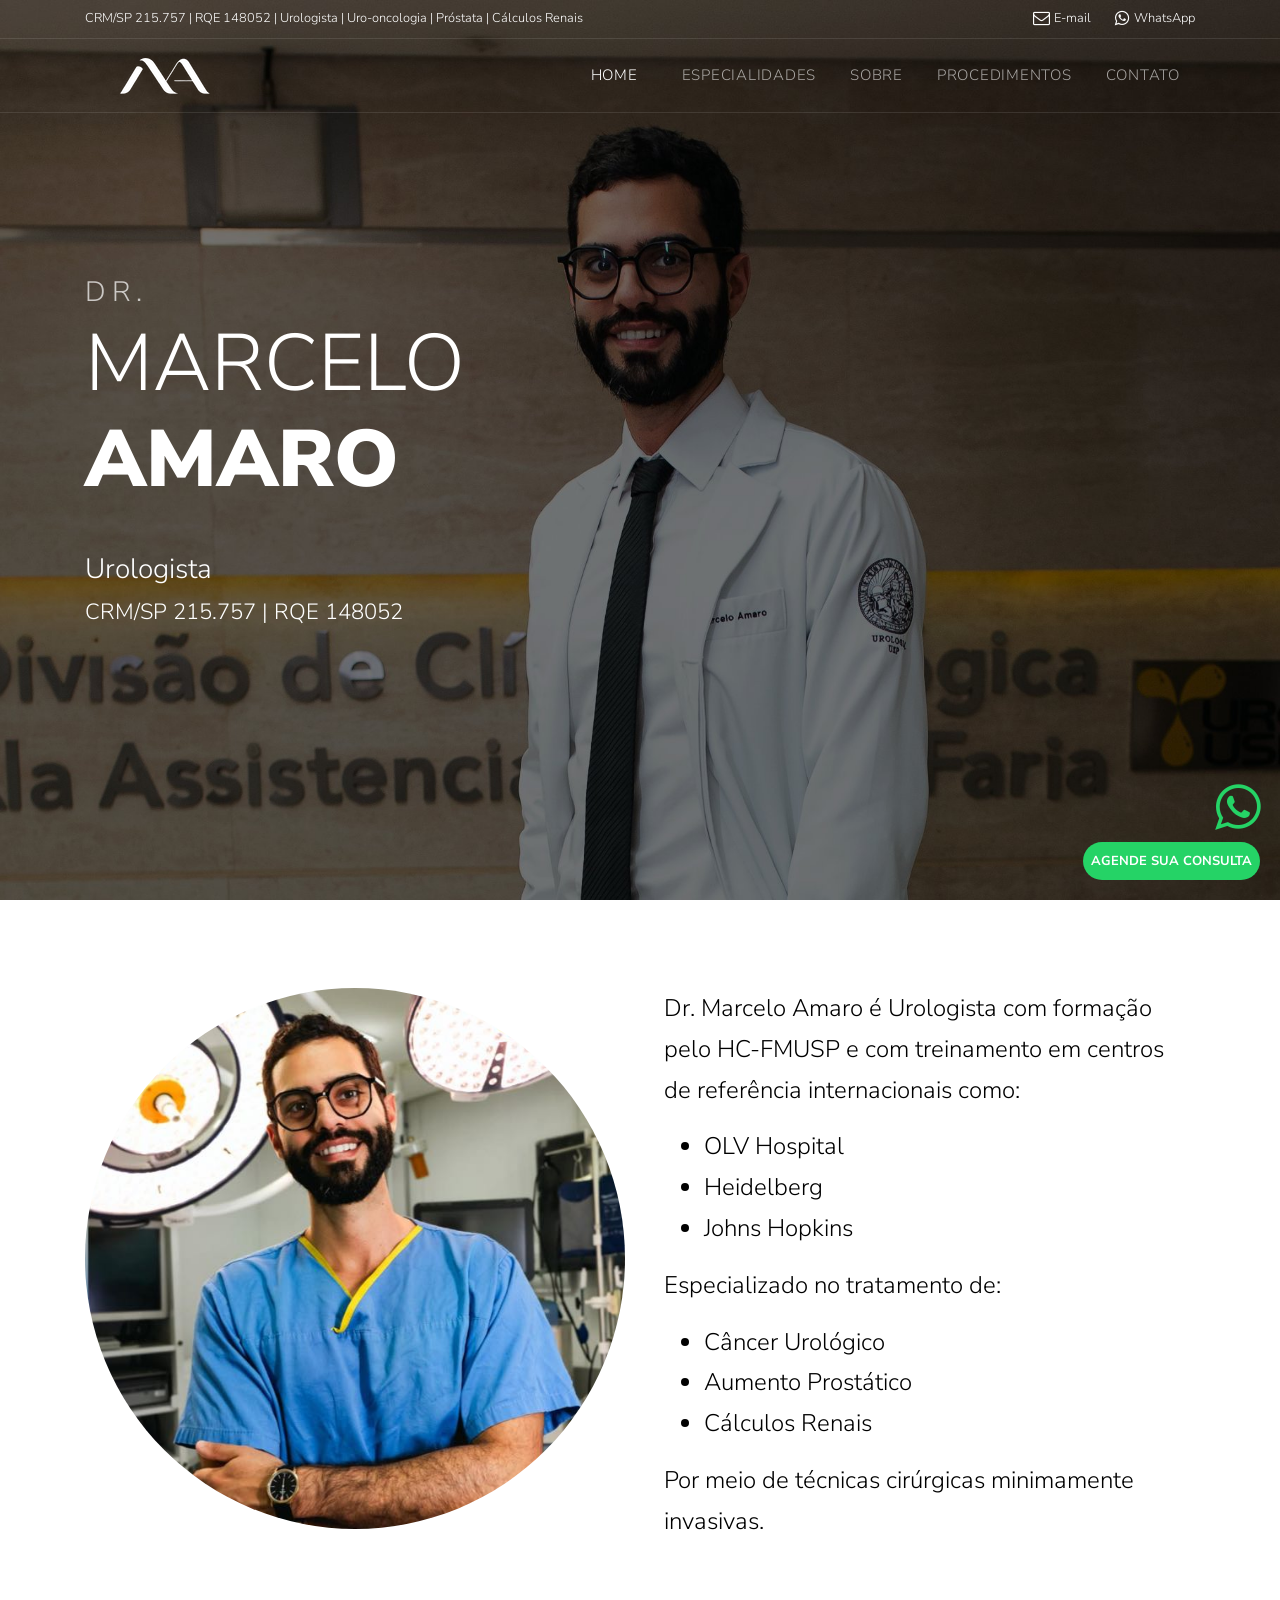
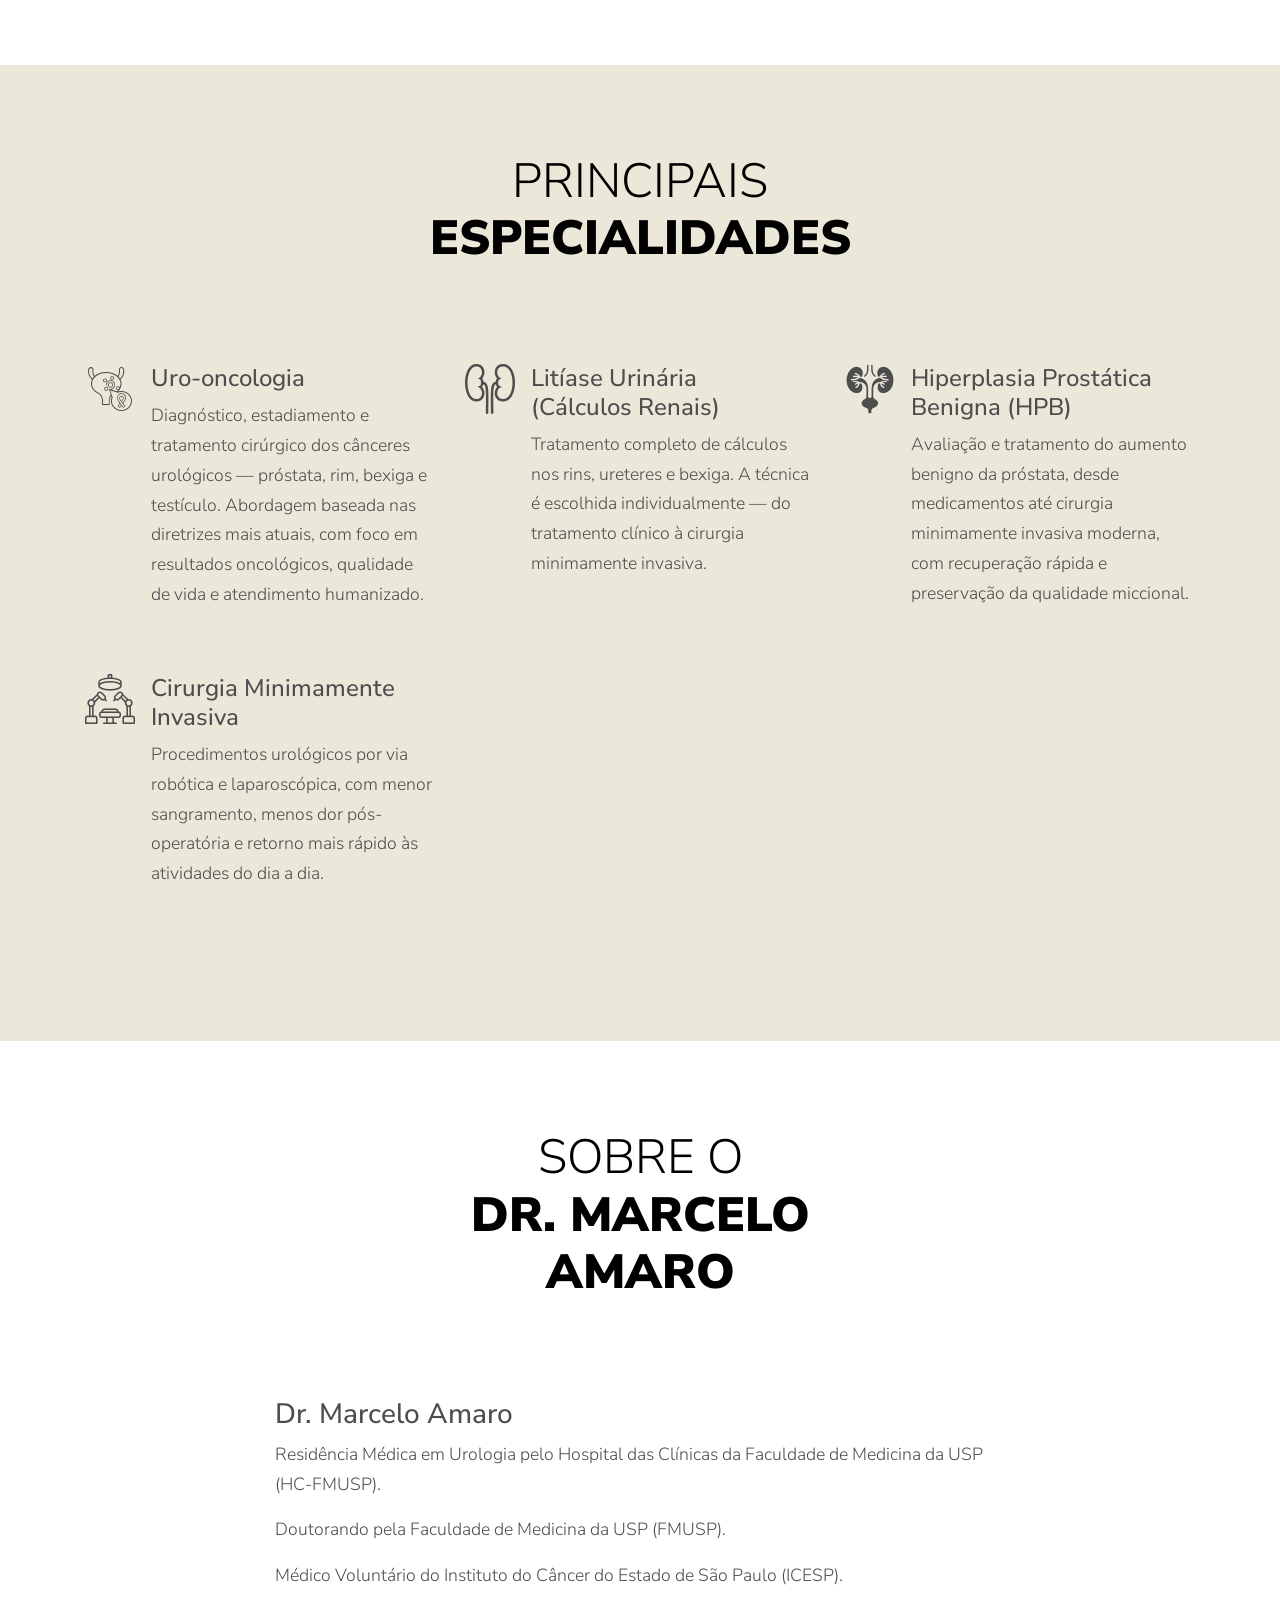
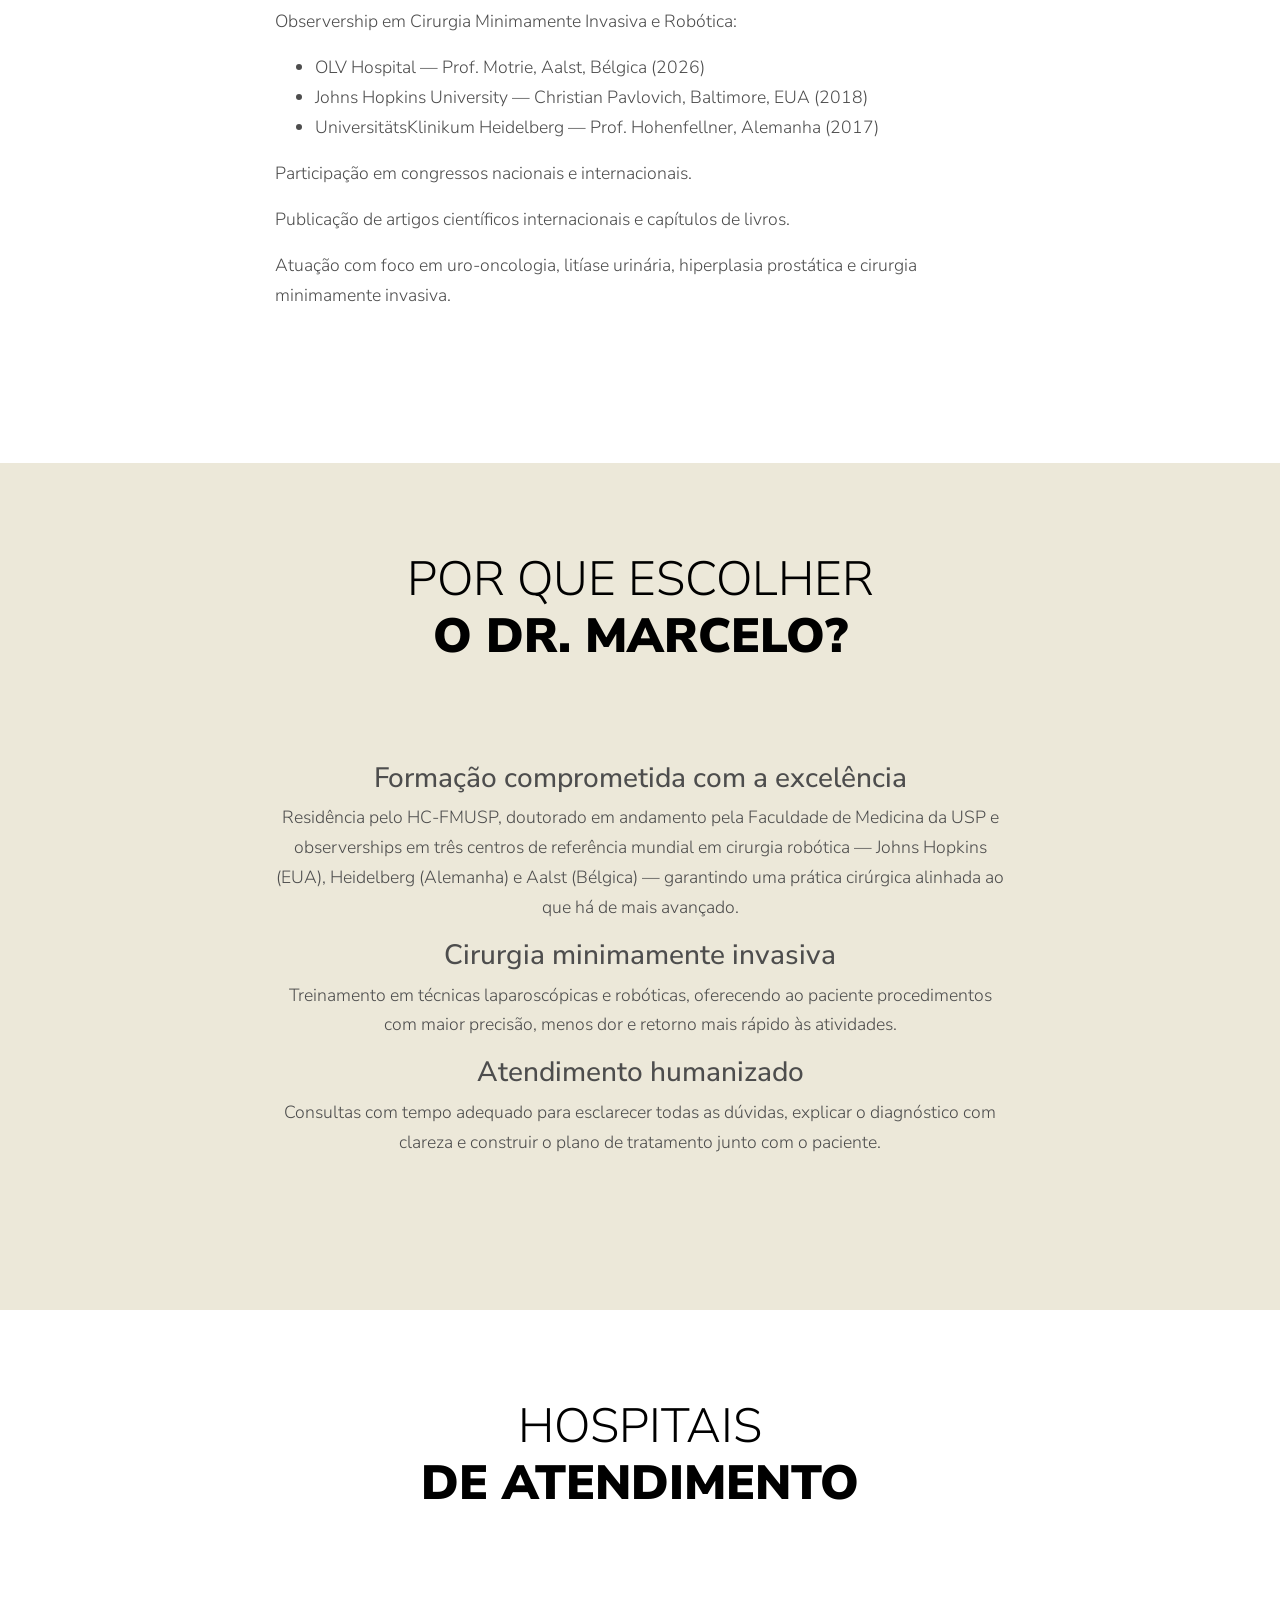
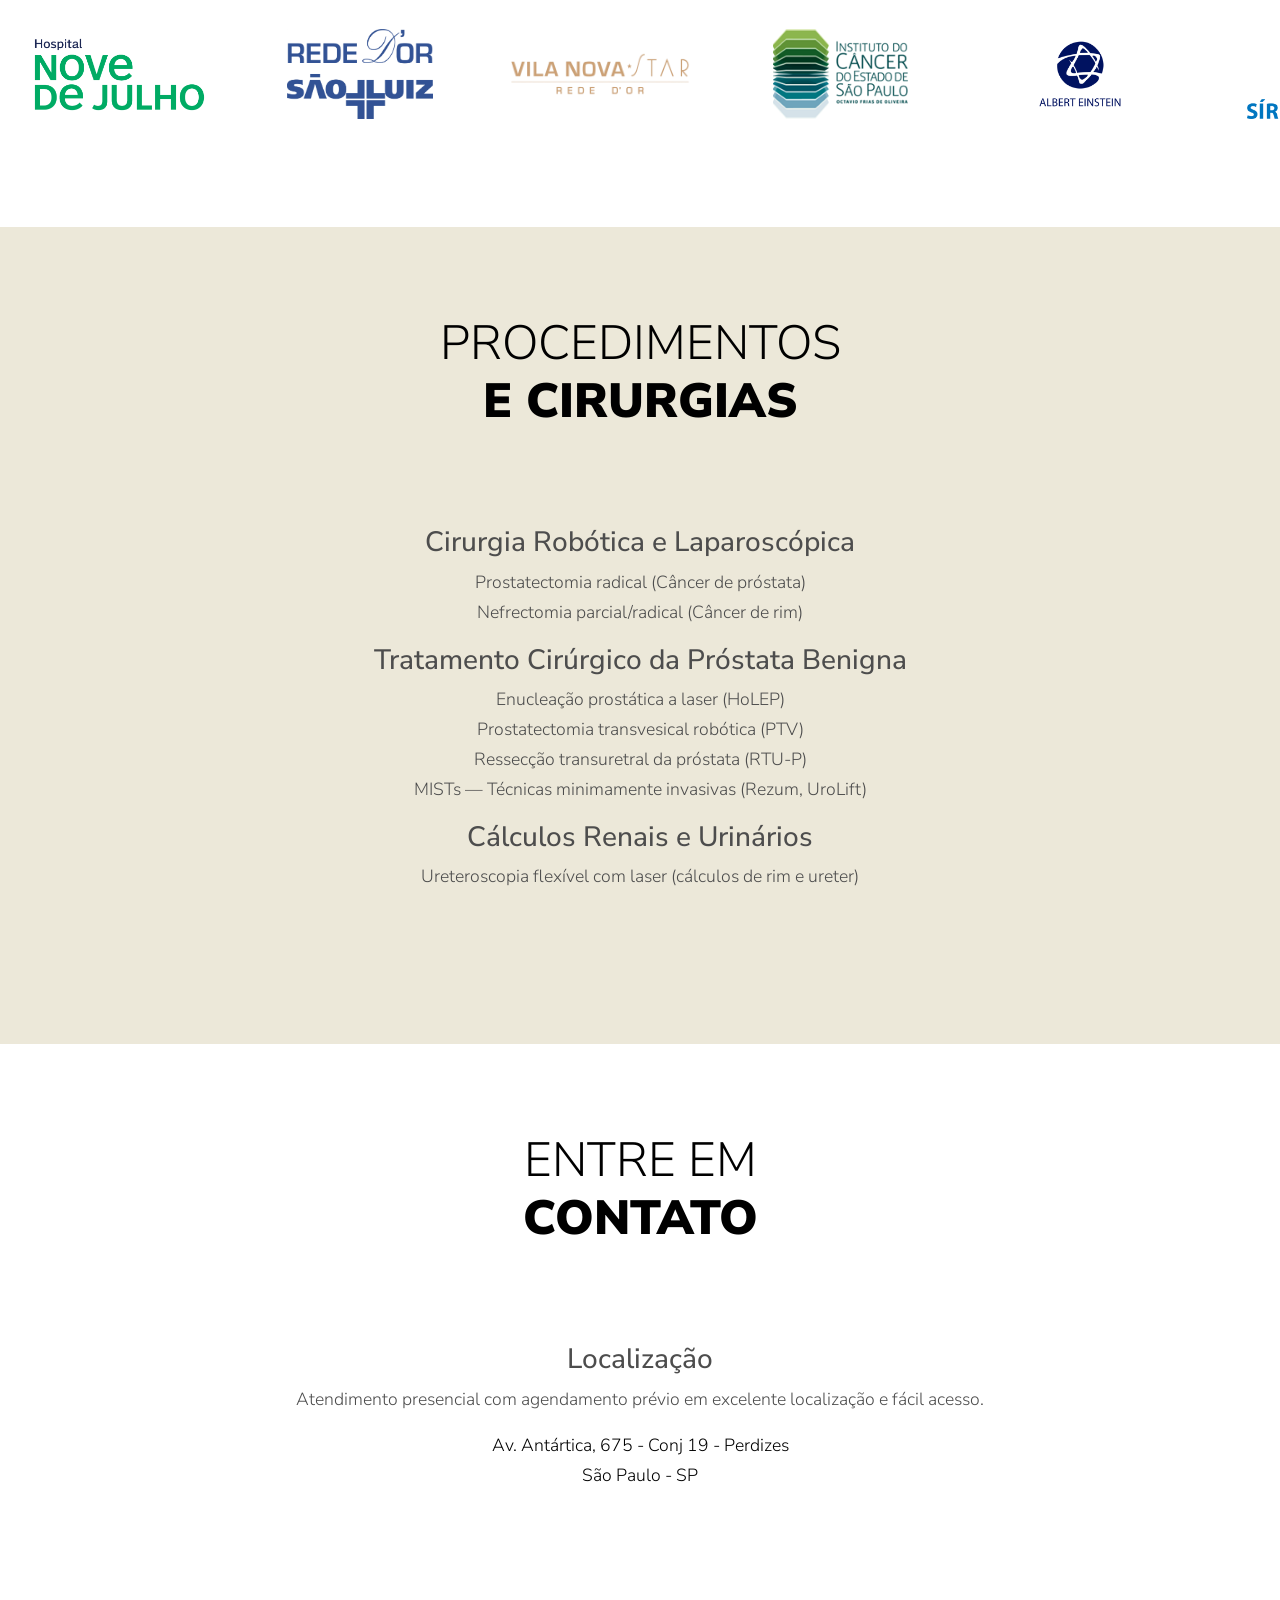
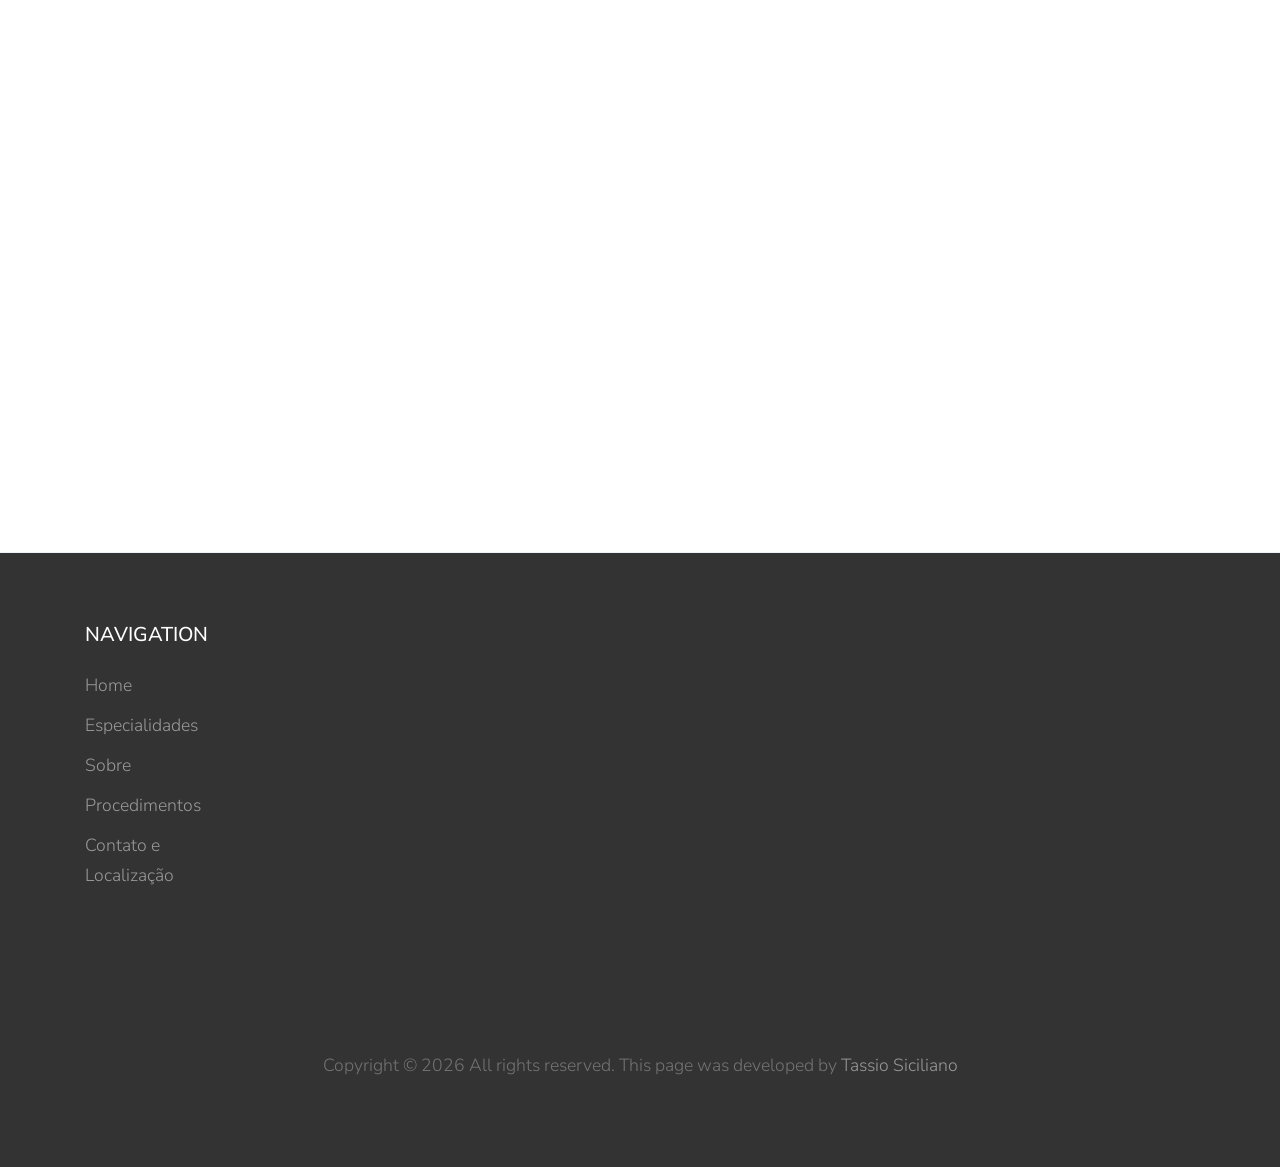
==== commit 3973f962: "Fixed menu mobile, and some layout adjustments." ====
--- a/bkp_index.html
+++ b/bkp_index.html
@@ -2,9 +2,9 @@
 <html lang="pt-BR">
 
 <head>
-  <title>Dr. Marcelo Amaro &mdash; Urologia</title>
   <meta charset="utf-8">
   <meta name="viewport" content="width=device-width, initial-scale=1, shrink-to-fit=no">
+
   <link rel="stylesheet" href="https://fonts.googleapis.com/css?family=Nunito+Sans:200,300,400,700,900">
   <link rel="stylesheet" href="fonts/icomoon/style.css">
   <link rel="stylesheet" href="css/bootstrap.min.css">
@@ -18,414 +18,793 @@
   <link rel="stylesheet" href="css/aos.css">
   <link rel="stylesheet" href="css/style.css">
   <link rel="stylesheet" href="css/fontawesome.min.css">
+
+  <title>Dr. Marcelo Amaro &mdash; Urologista</title>
 </head>
 
 <body>
 
   <div class="site-wrap">
 
+    <!-- Mobile Menu -->
     <div class="site-mobile-menu">
       <div class="site-mobile-menu-header">
         <div class="site-mobile-menu-close mt-3">
           <span class="icon-close2 js-menu-toggle"></span>
         </div>
       </div>
+
       <div class="site-mobile-menu-body"></div>
-    </div> <!-- .site-mobile-menu -->
-
-
+    </div>
+    <!-- End Mobile Menu -->
+
+
+    <!-- Navbar -->
     <div class="site-navbar-wrap">
+
       <div class="site-navbar-top">
         <div class="container py-2">
           <div class="row align-items-center">
+
             <div class="col-6">
-              <!-- <a href="#" class="p-2 pl-0"><span class="icon-linkedin"></span></a> -->
-              <!-- <a href="#" class="p-2 pl-0"><span class="icon-instagram"></span></a> -->
-              <span class="d-none d-md-inline-block text-white">CRM/SP 215.757 | RQE 148052 |</span>
-              <span class="d-none d-md-inline-block text-white">Urologista | </span>
-              <span class="d-none d-md-inline-block text-white">Uro-oncologia | </span>
-              <span class="d-none d-md-inline-block text-white">Próstata | </span>
-              <span class="d-none d-md-inline-block text-white">Cálculos Renais</span>
+              <span class="d-none d-md-inline-block text-white">
+                CRM/SP 215.757 |
+              </span>
+
+              <span class="d-none d-md-inline-block text-white">
+                RQE 148052 |
+              </span>
+
+              <span class="d-none d-md-inline-block text-white">
+                Urologista |
+              </span>
+
+              <span class="d-none d-md-inline-block text-white">
+                Uro-oncologia |
+              </span>
+
+              <span class="d-none d-md-inline-block text-white">
+                Próstata |
+              </span>
+
+              <span class="d-none d-md-inline-block text-white">
+                Cálculos Renais
+              </span>
             </div>
 
             <div class="col-6">
               <div class="d-flex ml-auto">
+
                 <a href="mailto:marcelo_amaro5@hotmail.com" class="d-flex align-items-center ml-auto mr-4">
                   <i class="fa fa-envelope-o fa-lg" aria-hidden="true"></i>
-                  <span class="d-none d-md-inline-block ml-1">marcelo_amaro5@hotmail.com</span>
+
+                  <span class="d-none d-md-inline-block ml-1">
+                    E-mail
+                  </span>
                 </a>
-                <a href="https://api.whatsapp.com/send?phone=+5511915675153&amp;text=Olá+Dr.+Marcelo+gostaria+de+mais+informações."
+
+                <a href="https://api.whatsapp.com/send?phone=+5511915675153&amp;text=Olá+Dr.+Marcelo+gostaria+de+agendar+uma+consulta."
                   target="_blank" class="d-flex align-items-center">
+
                   <i class="fa fa-whatsapp fa-lg" aria-hidden="true"></i>
-                  <span class="d-none d-md-inline-block ml-1">+55 (11)91567-5153</span>
+
+                  <span class="d-none d-md-inline-block ml-1">
+                    WhatsApp
+                  </span>
                 </a>
+
               </div>
             </div>
-          </div>
-        </div>
-      </div>
+
+          </div>
+        </div>
+      </div>
+
 
       <div class="site-navbar">
         <div class="container py-1">
+
           <div class="row align-items-center">
+
             <div class="col-2">
-              <h2 class="mb-0 site-logo"><a href="index.html">Logo</a></h2>
+              <div class="mb-0 site-logo text-center">
+        <img src="images/logo-small.png" alt="Logo Dr. Marcelo Amaro">
+        <!-- <div class="logo-name">Dr. Marcelo Amaro</div> -->
+        <!-- <div class="logo-specialty">Urologia</div> -->
+    </div>
             </div>
+
             <div class="col-10">
               <nav class="site-navigation text-right" role="navigation">
+
                 <div class="container">
-                  <div class="d-inline-block d-lg-none ml-md-0 mr-auto py-3"><a href="#"
-                      class="site-menu-toggle js-menu-toggle text-white"><span class="icon-menu h3"></span></a></div>
+
+                  <div class="d-inline-block d-lg-none ml-md-0 mr-auto py-3">
+                    <a href="#" class="site-menu-toggle js-menu-toggle text-white">
+                      <span class="icon-menu h3"></span>
+                    </a>
+                  </div>
 
                   <ul class="site-menu js-clone-nav d-none d-lg-block">
+
                     <li class="has-children active">
                       <a href="index.html">Home</a>
                     </li>
-                    <!--<li><a href="about.html">Sobre</a></li>-->
-                    <li><a href="#services">Especialidades</a></li>
-                    <li><a href="contact.html">Contato</a></li>
+
+                    <li>
+                      <a href="#services">Especialidades</a>
+                    </li>
+
+                    <li>
+                      <a href="#about">Sobre</a>
+                    </li>
+
+                    <li>
+                      <a href="#procedures">Procedimentos</a>
+                    </li>
+
+                    <li>
+                      <a href="#contact">Contato</a>
+                    </li>
+
                   </ul>
+
                 </div>
+
               </nav>
             </div>
-          </div>
-        </div>
-      </div>
-    </div>
-
-    <div class="site-blocks-cover" style="background-image: url(images/marcelo_3.jpg);" data-aos="fade"
+
+          </div>
+
+        </div>
+      </div>
+
+    </div>
+    <!-- End Navbar -->
+
+
+<!-- Hero -->
+    <div class="site-blocks-cover" style="background-image: url(images/marcelo_6.jpg);" data-aos="fade"
       data-stellar-background-ratio="0.5">
+
       <div class="container">
+
         <div class="row align-items-center">
+
           <div class="col-md-7">
+
             <span class="sub-text">Dr.</span>
-            <span>
-              <h1>Marcelo <strong>Amaro</strong></h1>
-            </span>
-          </div>
-        </div>
-      </div>
-    </div>
-
-    <div class="site-section site-block-3" style="background-image: url(images/davinci2-bg.png);">
+
+            <h1>
+              Marcelo <strong>Amaro</strong>
+            </h1>
+            <br><span class="sub-text-hero">Urologista</span>
+            <br><span class="sub-text-hero-crm">CRM/SP 215.757 | RQE 148052</span>
+
+          </div>
+
+        </div>
+
+      </div>
+
+    </div>
+    <!-- End Hero -->
+
+
+    <!-- Sobre / Formação -->
+    <!-- <div class="site-section site-block-3" style="background-image: url(images/davinci2-bg.png);"> -->
+      <div class="site-section site-block-3">
       <div class="container">
+
         <div class="row">
+
           <div class="col-lg-6 mb-5">
-            <img src="images/marcelo_1.jpg" alt="Image" class="img-fluid img-professional">
-          </div>
+            <img src="images/marcelo_1.jpg" alt="Dr. Marcelo Amaro" class="img-fluid img-professional">
+          </div>
+
           <div class="col-lg-6 mb-6 pl-lg-4 site-blocks-section">
-            Dr. Marcelo Amaro é Urologista com formação pelo HC-FMUSP e com treinamento em centros de referência
-            internacionais como:
+
+            <p>
+              Dr. Marcelo Amaro é Urologista com formação pelo HC-FMUSP
+              e com treinamento em centros de referência internacionais como:
+            </p>
+
             <ul>
-              <br>
-              <li><a href="https://www.azorg.be/nl" target="_blank">OLV Hospital</a></li>
-              <li><a href="https://www.uni-heidelberg.de/en" target="_blank">Heidelberg</a></li>
-              <li><a href="https://www.jhu.edu/" target="_blank">Johns Hopkins</a></li>
+              <li>
+                <a href="https://www.azorg.be/nl" target="_blank" class="hosp-link">
+                  OLV Hospital
+                </a>
+              </li>
+
+              <li>
+                <a href="https://www.uni-heidelberg.de/en" target="_blank" class="hosp-link">
+                  Heidelberg
+                </a>
+              </li>
+
+              <li>
+                <a href="https://www.hopkinsmedicine.org" target="_blank" class="hosp-link">
+                  Johns Hopkins
+                </a>
+              </li>
             </ul>
-            <br>
-            Especializado no tratamento de:
+
+            <p>
+              Especializado no tratamento de:
+            </p>
+
             <ul>
               <li>Câncer Urológico</li>
               <li>Aumento Prostático</li>
               <li>Cálculos Renais</li>
             </ul>
-            Por meio de técnicas cirúrgicas minimamente invasivas.
-          </div>
-        </div>
-      </div>
-    </div>
-
+
+            <p>
+              Por meio de técnicas cirúrgicas minimamente invasivas.
+            </p>
+
+          </div>
+
+        </div>
+
+      </div>
+
+    </div>
+    <!-- End Sobre / Formação -->
+
+
+    <!-- Especialidades -->
     <div class="site-section bg-light" id="services">
+
       <div class="container">
+
         <div class="row mb-5 justify-content-center">
+
           <div class="col-md-6 text-center">
-            <h2 class="site-heading text-black mb-5">Principais <strong>Especialidades</strong></h2>
-          </div>
-        </div>
+            <h2 class="site-heading text-black mb-5">
+              Principais <strong>Especialidades</strong>
+            </h2>
+          </div>
+
+        </div>
+
+
         <div class="row">
+
           <div class="col-md-6 col-lg-4">
+
             <div class="site-block-feature-2 d-flex rounded mb-5">
+
               <div class="mr-3">
-                <span class="icon icon-bladder-cancer font-weight-light "></span>
-              </div>
+                <span class="icon icon-bladder-cancer font-weight-light"></span>
+              </div>
+
               <div class="text">
+
                 <h3>Uro-oncologia</h3>
-                <p>Diagnóstico, estadiamento e tratamento cirúrgico dos cânceres urológicos — próstata, rim, bexiga e
-                  testículo. Abordagem baseada nas diretrizes mais atuais, com foco em resultados oncológicos, qualidade
-                  de vida e atendimento humanizado.</p>
-              </div>
+
+                <p>
+                  Diagnóstico, estadiamento e tratamento cirúrgico dos
+                  cânceres urológicos — próstata, rim, bexiga e testículo.
+                  Abordagem baseada nas diretrizes mais atuais, com foco
+                  em resultados oncológicos, qualidade de vida e atendimento
+                  humanizado.
+                </p>
+
+              </div>
+
             </div>
-          </div>
+
+          </div>
+
 
           <div class="col-md-6 col-lg-4">
+
             <div class="site-block-feature-2 d-flex rounded mb-5">
+
               <div class="mr-3">
-                <span class="icon icon-kidney font-weight-light "></span>
-              </div>
+                <span class="icon icon-kidney font-weight-light"></span>
+              </div>
+
               <div class="text">
-                <h3>Litíase Urinária (Cálculos Renais)</h3>
-                <p>Tratamento completo de cálculos nos rins, ureteres e bexiga. A técnica é escolhida individualmente —
-                  do tratamento clínico à cirurgia minimamente invasiva.</p>
-              </div>
+
+                <h3>Litíase Urinária <br>(Cálculos Renais)</h3>
+
+                <p>
+                  Tratamento completo de cálculos nos rins, ureteres e bexiga.
+                  A técnica é escolhida individualmente — do tratamento clínico
+                  à cirurgia minimamente invasiva.
+                </p>
+
+              </div>
+
             </div>
-          </div>
+
+          </div>
+
 
           <div class="col-md-6 col-lg-4">
+
             <div class="site-block-feature-2 d-flex rounded mb-5">
+
               <div class="mr-3">
-                <span class="icon icon-urology font-weight-light "></span>
-              </div>
+                <span class="icon icon-urology font-weight-light"></span>
+              </div>
+
               <div class="text">
+
                 <h3>Hiperplasia Prostática Benigna (HPB)</h3>
-                <p>Avaliação e tratamento do aumento benigno da próstata, desde medicamentos até cirurgia minimamente
-                  invasiva moderna, com recuperação rápida e preservação da qualidade miccional.</p>
-              </div>
+
+                <p>
+                  Avaliação e tratamento do aumento benigno da próstata,
+                  desde medicamentos até cirurgia minimamente invasiva moderna,
+                  com recuperação rápida e preservação da qualidade miccional.
+                </p>
+
+              </div>
+
             </div>
-          </div>
+
+          </div>
+
 
           <div class="col-md-6 col-lg-4">
+
             <div class="site-block-feature-2 d-flex rounded mb-5">
+
               <div class="mr-3">
-                <span class="icon icon-robotic-surgery font-weight-light "></span>
-              </div>
+                <span class="icon icon-robotic-surgery font-weight-light"></span>
+              </div>
+
               <div class="text">
+
                 <h3>Cirurgia Minimamente Invasiva</h3>
-                <p>Procedimentos urológicos por via laparoscópica e robótica, com menor sangramento, menos dor
-                  pós-operatória e retorno mais rápido às atividades do dia a dia.</p>
-              </div>
+
+                <p>
+                  Procedimentos urológicos por via robótica e laparoscópica,
+                  com menor sangramento, menos dor pós-operatória e retorno
+                  mais rápido às atividades do dia a dia.
+                </p>
+
+              </div>
+
             </div>
-          </div>
-        </div>
-      </div>
-    </div>
-
+
+          </div>
+
+        </div>
+
+      </div>
+
+    </div>
+    <!-- End Especialidades -->
+
+
+    <!-- Sobre -->
     <div class="site-section" id="about">
+
       <div class="container">
+
         <div class="row mb-5 justify-content-center">
+
           <div class="col-md-6 text-center">
-            <h2 class="site-heading text-black mb-5">Sobre o <br><strong>Dr. Marcelo</strong></h2>
-          </div>
-        </div>
-      </div>
-      <div class="row mb-5 justify-content-center">
-        <div class="text">
-          <h3>Dr. Marcelo Petean Amaro</h3>
-          <p>Residência Médica em Urologia pelo Hospital das Clínicas da Faculdade de Medicina da USP (HC-FMUSP).</p>
-          <p>Doutorando pela Faculdade de Medicina da USP (FMUSP).</p>
-          <p>Médico Voluntário do Instituto do Câncer do Estado de São Paulo (ICESP).</p>
-          <p>Observership em Cirurgia Minimamente Invasiva e Robótica:
-          <ul>
-            <li>OLV Hospital — Prof. Motrie, Aalst, Bélgica (2026)</li>
-            <li>Johns Hopkins University — Christian Pavlovich, Baltimore, EUA (2018)</li>
-            <li>UniversitätsKlinikum Heidelberg — Prof. Hohenfellner, Alemanha (2017)</li>
-          </ul>
-          </p>
-          <p>Participação em congressos nacionais e internacionais.</p>
-          <p>Atuação com foco em uro-oncologia, litíase urinária, hiperplasia prostática e cirurgia minimamente
-            invasiva.</p>
-        </div>
-      </div>
-    </div>
-
+
+            <h2 class="site-heading text-black mb-5">
+              Sobre o<br>
+              <strong>Dr. Marcelo Amaro</strong>
+            </h2>
+
+          </div>
+
+        </div>
+
+
+        <div class="row mb-5 justify-content-center">
+
+          <div class="col-md-8">
+
+            <h3>Dr. Marcelo Amaro</h3>
+
+            <p>
+              Residência Médica em Urologia pelo Hospital das Clínicas
+              da Faculdade de Medicina da USP (HC-FMUSP).
+            </p>
+
+            <p>
+              Doutorando pela Faculdade de Medicina da USP (FMUSP).
+            </p>
+
+            <p>
+              Médico Voluntário do Instituto do Câncer do Estado de São Paulo
+              (ICESP).
+            </p>
+
+            <p>
+              Observership em Cirurgia Minimamente Invasiva e Robótica:
+            </p>
+
+            <ul>
+              <li>
+                OLV Hospital — Prof. Motrie, Aalst, Bélgica (2026)
+              </li>
+
+              <li>
+                Johns Hopkins University — Christian Pavlovich,
+                Baltimore, EUA (2018)
+              </li>
+
+              <li>
+                UniversitätsKlinikum Heidelberg —
+                Prof. Hohenfellner, Alemanha (2017)
+              </li>
+            </ul>
+
+            <p>
+              Participação em congressos nacionais e internacionais.
+            </p>
+
+            <p>
+              Publicação de artigos científicos internacionais e capítulos de livros.
+            </p>
+
+            <p>
+              Atuação com foco em uro-oncologia, litíase urinária,
+              hiperplasia prostática e cirurgia minimamente invasiva.
+            </p>
+
+          </div>
+
+        </div>
+
+      </div>
+
+    </div>
+    <!-- End Sobre -->
+
+
+    <!-- Por que escolher -->
     <div class="site-section bg-light">
+
       <div class="container">
+
         <div class="row mb-5 justify-content-center">
+
           <div class="col-md-6 text-center">
-            <h2 class="site-heading text-black mb-5">Por que escolher<br><strong>o Dr. Marcelo</strong></h2>
-          </div>
-        </div>
-      </div>
-      <div class="row mb-5 justify-content-center">
-        <div class="col-md-6 text-center">
-          <h3>Formação comprometida com a excelência</h3>
-          <p>Residência pelo HC-FMUSP, doutorado em andamento pela Faculdade de Medicina da USP e observerships em três
-            centros de referência mundial em cirurgia robótica — Johns Hopkins (EUA), Heidelberg (Alemanha) e Aalst
-            (Bélgica) — garantindo uma prática cirúrgica alinhada ao que há de mais avançado.</p>
-          <h3>Cirurgia minimamente invasiva</h3>
-          <p>Treinamento em técnicas laparoscópicas e robóticas, oferecendo ao paciente procedimentos com maior
-            precisão, menos dor e retorno mais rápido às atividades.</p>
-          <h3>Atendimento humanizado</h3>
-          <p>Consultas com tempo adequado para esclarecer todas as dúvidas, explicar o diagnóstico com clareza e
-            construir o plano de tratamento junto com o paciente.</p>
-        </div>
-      </div>
-    </div>
-
-    <div class="site-section" id="hospitals">
-      <div class="container">
+
+            <h2 class="site-heading text-black mb-5">
+              Por que escolher<br>
+              <strong>o Dr. Marcelo?</strong>
+            </h2>
+
+          </div>
+
+        </div>
+
+
         <div class="row mb-5 justify-content-center">
-          <div class="col-md-6 text-center">
-            <h2 class="site-heading text-black mb-5">Hospitais<br><strong>de atendimento</strong></h2>
-          </div>
-        </div>
-      </div>
-      <div class="row mb-5 justify-content-center">
-        <div class="text">
-          <div class="col-lg-9 m-auto tempaltemo-carousel">
-            <div class="row d-flex flex-row">
-              <!--Controls-->
-              <div class="col-1 align-self-center">
-                <a class="h1" href="#templatemo-slide-brand" role="button" data-bs-slide="prev">
-                  <i class="text-success fas fa-chevron-left"></i>
-                </a>
-              </div>
-              <!--End Controls-->
-
-              <!--Carousel Wrapper-->
-              <div class="col">
-                <div class="carousel slide carousel-multi-item pt-2 pt-md-0" id="templatemo-slide-brand"
-                  data-bs-ride="carousel">
-                  <!--Slides-->
-                  <div class="carousel-inner product-links-wap" role="listbox">
-
-                    <!--First slide-->
-                    <div class="carousel-item active">
-                      <div class="row">
-                        <div class="col-3 p-md-5">
-                          <a href="#"><img class="img-fluid hospital-img" src="images/hospitals/hospital00.png"></a>
-                        </div>
-                        <div class="col-3 p-md-5">
-                          <a href="#"><img class="img-fluid hospital-img" src="images/hospitals/hospital01.png"></a>
-                        </div>
-                        <div class="col-3 p-md-5">
-                          <a href="#"><img class="img-fluid hospital-img" src="images/hospitals/hospital02.png"></a>
-                        </div>
-                        <div class="col-3 p-md-5">
-                          <a href="#"><img class="img-fluid hospital-img" src="images/hospitals/hospital03.png"></a>
-                        </div>
-                        <div class="col-3 p-md-5">
-                          <a href="#"><img class="img-fluid hospital-img" src="images/hospitals/hospital04.png"></a>
-                        </div>
-                      </div>
-                    </div>
-                    <!--End First slide-->
-                  </div>
-                </div>
-                <!--End Carousel Wrapper-->
-
-                <!--Controls-->
-                <div class="col-1 align-self-center">
-                  <a class="h1" href="#templatemo-slide-brand" role="button" data-bs-slide="next">
-                    <i class="text-success fas fa-chevron-right"></i>
-                  </a>
-                </div>
-                <!--End Controls-->
-              </div>
-            </div>
-          </div>
-        </div>
-      </div>
-    </div>
-  </div>
-
-  <div class="site-section bg-light">
-    <div class="container">
-      <div class="row mb-5 justify-content-center">
-        <div class="col-md-6 text-center">
-          <h2 class="site-heading text-black mb-5">Procedimentos<br><strong>e Cirurgias</strong></h2>
-        </div>
-      </div>
-    </div>
+
+          <div class="col-md-8 text-center">
+
+            <h3>Formação comprometida com a excelência</h3>
+
+            <p>
+              Residência pelo HC-FMUSP, doutorado em andamento pela Faculdade
+              de Medicina da USP e observerships em três centros de referência
+              mundial em cirurgia robótica — Johns Hopkins (EUA), Heidelberg
+              (Alemanha) e Aalst (Bélgica) — garantindo uma prática cirúrgica
+              alinhada ao que há de mais avançado.
+            </p>
+
+            <h3>Cirurgia minimamente invasiva</h3>
+
+            <p>
+              Treinamento em técnicas laparoscópicas e robóticas, oferecendo
+              ao paciente procedimentos com maior precisão, menos dor e retorno
+              mais rápido às atividades.
+            </p>
+
+            <h3>Atendimento humanizado</h3>
+
+            <p>
+              Consultas com tempo adequado para esclarecer todas as dúvidas,
+              explicar o diagnóstico com clareza e construir o plano de tratamento
+              junto com o paciente.
+            </p>
+
+          </div>
+
+        </div>
+
+      </div>
+
+    </div>
+    <!-- End Por que escolher -->
+   
+<!-- Hospitais -->
+<section class="site-section" id="hospitals">
+
+  <div class="container">
+
     <div class="row mb-5 justify-content-center">
       <div class="col-md-6 text-center">
-        <h3>Cirurgia Robótica e Laparoscópica</h3>
-        <p>Prostatectomia radical (Câncer de próstata)<br>
-          Nefrectomia parcial/radical (Câncer de rim)</p>
-
-        <h3>Tratamento Cirúrgico da Próstata Benigna</h3>
-        <p>Ressecção transuretral da próstata (RTU-P)<br>
-          Enucleação prostática a laser (HoLEP)<br>
-          Prostatectomia transvesical robótica<br>
-          MISTs — Técnicas minimamente invasivas (Rezum, UroLift)</p>
-
-        <h3>Cálculos Renais e Urinários</h3>
-        <p>Ureteroscopia flexível com laser (cálculos de rim e ureter)</p>
-      </div>
-    </div>
+
+        <h2 class="site-heading text-black mb-5">
+          Hospitais<br>
+          <strong>de atendimento</strong>
+        </h2>
+
+      </div>
+    </div>
+
   </div>
 
-  <div class="site-section">
-    <div class="container">
-      <div class="row mb-5 justify-content-center">
-        <div class="col-md-6 text-center">
-          <h2 class="site-heading text-black mb-5">Telemedicina</h2>
-        </div>
-      </div>
-    </div>
-    <div class="row mb-5 justify-content-center">
-      <div class="col-md-6 text-center">
-        <h3>Consulta online no conforto da sua casa</h3>
-        <p>Realizo consultas por telemedicina para pacientes em todo o Brasil. Tire dúvidas, avalie seu caso e receba
-          orientação especializada em urologia sem precisar se deslocar.</p>
-
-        <h3>Benefícios</h3>
-        <p>
-          Atendimento para todo o Brasil<br>
-          Agendamento pelo WhatsApp<br>
-          Nota fiscal para reembolso
-        </p>
-
-      </div>
-    </div>
+  <!-- INFINITE HOSPITAL SCROLL -->
+  <div class="hospital-marquee">
+
+    <div class="hospital-track">
+
+      <!-- FIRST SET -->
+      <div class="hospital-item">
+        <img src="images/hospitals/hospital00.png" alt="Hospital 1">
+      </div>
+
+      <div class="hospital-item">
+        <img src="images/hospitals/hospital01.png" alt="Hospital 2">
+      </div>
+
+      <div class="hospital-item">
+        <img src="images/hospitals/hospital02.png" alt="Hospital 3">
+      </div>
+
+      <div class="hospital-item">
+        <img src="images/hospitals/hospital03.png" alt="Hospital 4">
+      </div>
+
+      <div class="hospital-item">
+        <img src="images/hospitals/hospital04.png" alt="Hospital 5">
+      </div>
+
+      <div class="hospital-item">
+        <img src="images/hospitals/hospital05.png" alt="Hospital 6">
+      </div>
+
+      <!-- DUPLICATED SET - FOR SEAMLESS LOOP -->
+      <div class="hospital-item">
+        <img src="images/hospitals/hospital00.png" alt="">
+      </div>
+
+      <div class="hospital-item">
+        <img src="images/hospitals/hospital01.png" alt="">
+      </div>
+
+      <div class="hospital-item">
+        <img src="images/hospitals/hospital02.png" alt="">
+      </div>
+
+      <div class="hospital-item">
+        <img src="images/hospitals/hospital03.png" alt="">
+      </div>
+
+      <div class="hospital-item">
+        <img src="images/hospitals/hospital04.png" alt="">
+      </div>
+
+      <div class="hospital-item">
+        <img src="images/hospitals/hospital05.png" alt="">
+      </div>
+
+    </div>
+
   </div>
-
-  <footer class="site-footer border-top">
-    <div class="container">
-      <div class="row">
-        <div class="col-lg-4 mb-5 mb-lg-0">
-          <div class="row mb-5">
-            <div class="col-md-12">
-              <h3 class="footer-heading mb-4">Navigation</h3>
+  <!-- END INFINITE HOSPITAL SCROLL -->
+
+</section>
+<!-- End Hospitais -->
+
+    <!-- Procedimentos e Cirurgias -->
+    <div class="site-section bg-light" id="procedures">
+
+      <div class="container">
+
+        <div class="row mb-5 justify-content-center">
+
+          <div class="col-md-6 text-center">
+
+            <h2 class="site-heading text-black mb-5">
+              Procedimentos<br>
+              <strong>e Cirurgias</strong>
+            </h2>
+
+          </div>
+
+        </div>
+
+
+        <div class="row mb-5 justify-content-center">
+
+          <div class="col-md-8 text-center">
+
+            <h3>Cirurgia Robótica e Laparoscópica</h3>
+
+            <p>
+              Prostatectomia radical (Câncer de próstata)<br>
+              Nefrectomia parcial/radical (Câncer de rim)
+            </p>
+
+
+            <h3>Tratamento Cirúrgico da Próstata Benigna</h3>
+
+            <p>
+              Enucleação prostática a laser (HoLEP)<br>
+              Prostatectomia transvesical robótica (PTV)<br>
+              Ressecção transuretral da próstata (RTU-P)<br>
+              MISTs — Técnicas minimamente invasivas
+              (Rezum, UroLift)
+            </p>
+
+
+            <h3>Cálculos Renais e Urinários</h3>
+
+            <p>
+              Ureteroscopia flexível com laser
+              (cálculos de rim e ureter)
+            </p>
+
+          </div>
+
+        </div>
+
+      </div>
+
+    </div>
+    <!-- End Procedimentos -->
+
+     <!-- Contato -->
+    <div class="site-section" id="contact">
+
+      <div class="container">
+
+        <div class="row mb-5 justify-content-center">
+
+          <div class="col-md-6 text-center">
+            <h2 class="site-heading text-black mb-5">
+              Entre em<br>
+              <strong>Contato</strong>
+            </h2>
+          </div>
+        </div>
+
+       <div class="row mb-5 justify-content-center location-section">
+  <div class="col-12 col-md-10 col-lg-9 text-center">
+
+    <h3>Localização</h3>
+
+    <p>
+      Atendimento presencial com agendamento prévio em excelente
+      localização e fácil acesso.
+    </p>
+
+    <p>
+      <a href="https://maps.app.goo.gl/o22QbBhJ11ULvVzv5"
+         target="_blank"
+         rel="noopener noreferrer"
+         class="map-link">
+        Av. Antártica, 675 - Conj 19 - Perdizes
+        <br>São Paulo - SP
+      </a>
+    </p>
+
+    <div class="map-container">
+      <iframe
+        class="map"
+        src="https://www.google.com/maps/embed?pb=!1m18!1m12!1m3!1d3658.077027857504!2d-46.6768085!3d-23.5297318!2m3!1f0!2f0!3f0!3m2!1i1024!2i768!4f13.1!3m3!1m2!1s0x94ce57fb8bf390cb%3A0x257fc0f33047c5de!2sAv.%20Ant%C3%A1rtica%2C%20675%20-%20Conj%2019%20-%20Perdizes%2C%20S%C3%A3o%20Paulo%20-%20SP%2C%2005003-020!5e0!3m2!1spt-BR!2sbr!4v1793537277844!5m2!1spt-BR!2sbr"
+        loading="lazy"
+        allowfullscreen
+        referrerpolicy="strict-origin-when-cross-origin">
+      </iframe>
+    </div>
+
+  </div>
+</div>
+      </div>
+
+    </div>
+    <!-- End Contato -->
+
+
+    <!-- Footer -->
+    <footer class="site-footer border-top">
+
+      <div class="container">
+
+        <div class="row">
+
+          <div class="col-lg-4 mb-5 mb-lg-0">
+
+            <div class="row mb-5">
+
+              <div class="col-md-12">
+
+                <h3 class="footer-heading mb-4">
+                  Navigation
+                </h3>
+
+              </div>
+
+
+              <div class="col-md-6 col-lg-6">
+
+                <ul class="list-unstyled">
+
+                  <li>
+                    <a href="#">Home</a>
+                  </li>
+
+                  <li>
+                    <a href="#services">Especialidades</a>
+                  </li>
+
+                  <li>
+                    <a href="#about">Sobre</a>
+                  </li>
+
+                  <li>
+                    <a href="#procedures">Procedimentos</a>
+                  </li>
+
+                  <li>
+                    <a href="#contact">Contato e Localização</a>
+                  </li>
+
+                </ul>
+              </div>
+
             </div>
-            <div class="col-md-6 col-lg-6">
-              <ul class="list-unstyled">
-                <li><a href="#">Home</a></li>
-                <li><a href="#services">Especialidades</a></li>
-              </ul>
-            </div>
-            <div class="col-md-6 col-lg-6">
-              <ul class="list-unstyled">
-                <li><a href="#about">Sobre</a></li>
-                <li><a href="#">Privacy Policy</a></li>
-                <li><a href="#">Contato</a></li>
-              </ul>
-            </div>
-          </div>
-        </div>
-
-        <div class="col-lg-4 mb-5 mb-lg-0">
-          <div class="row">
-            <div class="col-md-12">
-              <h3 class="footer-heading mb-4">Follow Us</h3>
-              <div>
-                <a href="#" class="pl-3 pr-3"><span class="icon-instagram"></span></a>
-                <a href="#" class="pl-3 pr-3"><span class="icon-linkedin"></span></a>
-              </div>
-            </div>
-          </div>
-        </div>
-      </div>
-
-      <div class="row pt-5 mt-5 text-center">
-        <div class="col-md-12">
-          <p>
-            Copyright &copy;
-            <script>document.write(new Date().getFullYear());</script> All rights reserved. This page was developed by
-            <a href="#" target="_blank">Tassio Siciliano</a>
-          </p>
-        </div>
-      </div>
-    </div>
-
-    <!--WhatsApp Button-->
-    <link rel="stylesheet" href="https://maxcdn.bootstrapcdn.com/font-awesome/4.5.0/css/font-awesome.min.css">
-    <a href="https://api.whatsapp.com/send?phone=+5511915675153&amp;text=Olá+Dr.+Marcelo+gostaria+de+mais+informações."
-      target="_blank" class="whatsapp-float">
-      <i class="fa fa-whatsapp btn-whatsapp whatsapp-float fa-4x"></i>
-    </a>
-  </footer>
+
+          </div>
+
+        </div>
+
+        <div class="row pt-5 mt-5 text-center">
+
+          <div class="col-md-12">
+
+            <p>
+              Copyright &copy;
+              <script>
+                document.write(new Date().getFullYear());
+              </script>
+              All rights reserved.
+
+              This page was developed by
+              <a href="#" target="_blank">
+                Tassio Siciliano
+              </a>
+            </p>
+
+          </div>
+
+        </div>
+
+      </div>
+
+
+      <!-- WhatsApp Button -->
+      <link rel="stylesheet" href="https://maxcdn.bootstrapcdn.com/font-awesome/4.5.0/css/font-awesome.min.css">
+
+      <a href="https://api.whatsapp.com/send?phone=+5511915675153&amp;text=Olá+Dr.+Marcelo+gostaria+de+agendar+uma+consulta."
+        target="_blank" class="whatsapp-float">
+        <i class="fa fa-whatsapp btn-whatsapp whatsapp-float fa-3x"></i>
+        <text class="whatsapp-text text-center">Agende sua consulta</text>
+      </a>
+
+    </footer>
+    <!-- End Footer -->
+
   </div>
 
+
+  <!-- Scripts -->
   <script src="js/jquery-3.3.1.min.js"></script>
   <script src="js/jquery-migrate-3.0.1.min.js"></script>
   <script src="js/jquery-ui.js"></script>
--- a/css/style.css
+++ b/css/style.css
@@ -207,6 +207,7 @@
 
 .site-footer .footer-heading {
   font-size: 20px;
+  text-transform: uppercase;
   color: #fff;
 }
 
@@ -299,13 +300,21 @@
   border-bottom: 1px solid rgba(255, 255, 255, 0.1);
 }
 
-.site-navbar .site-logo {
-  font-weight: 200;
-}
-
-.site-navbar .site-logo a {
-  font-weight: 200;
-  color: #fff;
+.site-navbar, .site-logo {
+    text-align: center;
+}
+
+.logo-name {
+    font-weight: 600;
+    white-space: nowrap;
+    color: #fff;
+}
+
+.logo-specialty {
+    font-size: 14px;
+    text-align: center;
+    margin-top: 2px;
+    color: #fff;
 }
 
 .site-navbar .site-navigation .site-menu {
@@ -707,10 +716,38 @@
 }
 
 .site-blocks-cover .sub-text {
-  font-size: 1.1rem;
+  font-size: 28px;
   text-transform: uppercase;
   color: rgba(255, 255, 255, 0.7);
   letter-spacing: .2em;
+}
+
+@media (min-width: 992px) {
+  .sub-text {
+    font-size: 30px;
+  }
+}
+
+.sub-text-hero{
+  font-size: 22px;
+  color: #fff;
+}
+
+@media (min-width: 992px) {
+  .sub-text-hero {
+    font-size: 28px;
+  }
+}
+
+.sub-text-hero-crm{
+  font-size: 18px;
+  color: #fff;
+}
+
+@media (min-width: 992px) {
+  .sub-text-hero-crm {
+    font-size: 22px;
+  }
 }
 
 .site-blocks-cover h1 {
@@ -1317,14 +1354,412 @@
   border-radius: 50%;
 }
 
-.hospital-img {
-  width: 160px;
-}
-
-.whatsapp-float {
+.hospital-arrow {
+    font-size: 28px;
+    text-decoration: none;
+    display: inline-block;
+    padding: 8px;
+  }
+
+  .hospital-arrow:hover {
+    text-decoration: none;
+    color: #d2d4c5;
+  }
+
+  .hospital-img {
+    width: 100%;
+    height: 150px;
+    display: block;
+    object-fit: contain;
+  }
+
+  @media (max-width: 767px) {
+
+    .hospital-arrow {
+        font-size: 22px;
+        padding: 5px;
+    }
+
+}
+
+.hosp-link:hover {
+  color: #d2d4c5;
+  font-weight: 300}
+
+  .whatsapp-float {
   color: #25D366;
+  position: fixed;
+  bottom: 65px;
+  right: 20px;
+  z-index: 2000;
+  }
+
+  .whatsapp-text {
+  background-color:  #25D366;
+  border-radius: 15pt;
+  padding: 8px;
+  color: #fff;
   position: fixed;
   bottom: 20px;
   right: 20px;
   z-index: 1000;
-}+  font-size: small;
+  font-weight: bold;
+  text-transform: uppercase;
+  }
+
+  /* =====================================
+   HOSPITALS - INFINITE SCROLL
+===================================== */
+
+.hospital-marquee {
+    width: 100%;
+    overflow: hidden;
+    position: relative;
+    padding: 20px 0;
+}
+
+.hospital-track {
+    display: flex;
+    align-items: center;
+    width: max-content;
+    animation: hospital-scroll 45s linear infinite;
+}
+
+.hospital-item {
+    flex: 0 0 240px;
+    width: 240px;
+    padding: 0 30px;
+    display: flex;
+    align-items: center;
+    justify-content: center;
+}
+
+.hospital-item img {
+    display: block;
+    width: 100%;
+    max-width: 180px;
+    height: 90px;
+    object-fit: contain;
+}
+
+/* Continuous movement */
+@keyframes hospital-scroll {
+    from {
+        transform: translateX(0);
+    }
+
+    to {
+        transform: translateX(-50%);
+    }
+}
+
+/* Pause when mouse is over the carousel */
+.hospital-marquee:hover .hospital-track {
+    animation-play-state: paused;
+}
+
+/* Mobile adjustments */
+@media (max-width: 768px) {
+
+    .hospital-item {
+        flex: 0 0 170px;
+        width: 170px;
+        padding: 0 20px;
+    }
+
+    .hospital-item img {
+        max-width: 140px;
+        height: 75px;
+    }
+
+    .hospital-track {
+        animation-duration: 35s;
+    }
+
+}
+
+
+/* Accessibility */
+@media (prefers-reduced-motion: reduce) {
+    .hospital-track {
+        animation: none;
+    }
+}
+
+.telemedicine_btn {
+  color: #4d4d4d;
+  font-weight: 300;
+  font-size: 1.1rem;
+  font-family: "Nunito Sans", -apple-system, BlinkMacSystemFont, "Segoe UI", Roboto, "Helvetica Neue", Arial, sans-serif, "Apple Color Emoji", "Segoe UI Emoji", "Segoe UI Symbol", "Noto Color Emoji";
+}
+
+.map-link:hover {
+  color: #4d4d4d;
+}
+
+
+/* =================================
+   MAPA RESPONSIVO - LOCALIZAÇÃO
+================================= */
+
+.location-section {
+    width: 100%;
+    max-width: 100%;
+    margin-left: 0;
+    margin-right: 0;
+    overflow: hidden;
+}
+
+.map-container {
+    width: 100%;
+    max-width: 1100px;
+    margin: 25px auto 0;
+    padding: 0;
+    overflow: hidden;
+    border-radius: 12px;
+}
+
+.map-container iframe {
+    display: block;
+    width: 100%;
+    height: 450px;
+    border: 0;
+}
+
+/* Desktop */
+@media (min-width: 768px) {
+    .map-container {
+        max-width: 1100px;
+    }
+
+    .map-container iframe {
+        height: 500px;
+    }
+}
+
+/* Mobile */
+@media (max-width: 767px) {
+    .location-section {
+        padding-left: 8px;
+        padding-right: 8px;
+    }
+
+    .map-container {
+        width: 100%;
+        margin-top: 20px;
+        border-radius: 10px;
+    }
+
+    .map-container iframe {
+        width: 100%;
+        height: 380px;
+    }
+}
+
+/* Previne rolagem horizontal na página */
+html,
+body {
+    max-width: 100%;
+    overflow-x: hidden;
+}
+
+
+/* =========================================================
+   NAVBAR RESPONSIVA — desktop + menu mobile
+   ========================================================= */
+.site-navbar-wrap { width: 100%; }
+
+.navbar-main-row {
+  display: flex;
+  align-items: center;
+  justify-content: space-between;
+  min-height: 86px;
+  gap: 24px;
+}
+
+.navbar-main-row .site-logo {
+  display: flex;
+  align-items: center;
+  justify-content: center;
+  flex: 0 0 auto;
+  margin: 0;
+}
+
+.navbar-main-row .site-logo img {
+  display: block;
+  width: auto;
+  max-width: 100%;
+  max-height: 68px;
+  object-fit: contain;
+}
+
+.navbar-main-row .site-navigation {
+  display: flex;
+  align-items: center;
+  justify-content: flex-end;
+  flex: 1 1 auto;
+  min-width: 0;
+}
+
+.navbar-main-row .desktop-menu {
+  display: flex;
+  align-items: center;
+  justify-content: flex-end;
+  flex-wrap: nowrap;
+  gap: 2px;
+  margin: 0;
+  padding: 0;
+  list-style: none;
+}
+
+.navbar-main-row .desktop-menu > li { display: block; padding: 8px 3px; }
+.navbar-main-row .desktop-menu > li > a {
+  display: block;
+  padding: 10px 9px;
+  white-space: nowrap;
+}
+
+.mobile-menu-trigger {
+  display: none;
+  flex: 0 0 44px;
+  width: 44px;
+  height: 44px;
+  padding: 10px;
+  border: 0;
+  border-radius: 4px;
+  background: transparent;
+  cursor: pointer;
+  align-items: center;
+  justify-content: center;
+  flex-direction: column;
+  gap: 5px;
+}
+
+.mobile-menu-trigger span {
+  display: block;
+  width: 25px;
+  height: 2px;
+  border-radius: 2px;
+  background: #fff;
+  transition: transform .25s ease, opacity .2s ease;
+}
+
+.mobile-menu-trigger:focus-visible,
+.mobile-menu-close:focus-visible {
+  outline: 2px solid #484848;
+  outline-offset: 4px;
+}
+
+.site-mobile-menu {
+  display: flex;
+  flex-direction: column;
+  width: min(320px, 86vw);
+  max-width: 100%;
+  height: 100vh;
+  height: 100dvh;
+  position: fixed;
+  top: 0;
+  right: 0;
+  z-index: 3002;
+  padding: 22px 0 0;
+  background: #484848;
+  box-shadow: -10px 0 30px rgba(0, 0, 0, .16);
+  transform: translateX(105%);
+  visibility: hidden;
+  transition: transform .3s ease, visibility .3s ease;
+}
+
+.site-mobile-menu[aria-hidden="false"] { visibility: visible; }
+
+.site-mobile-menu-header {
+  display: flex;
+  align-items: center;
+  justify-content: space-between;
+  float: none;
+  width: 100%;
+  padding: 0 22px 18px;
+  border-bottom: 1px solid #484848;
+}
+
+.mobile-menu-title { color: #ffff; font-size: 18px; font-weight: 200; }
+
+.mobile-menu-close {
+  display: inline-flex;
+  align-items: center;
+  justify-content: center;
+  width: 38px;
+  height: 38px;
+  padding: 0;
+  border: 0;
+  background: transparent;
+  color: #fff;
+  cursor: pointer;
+}
+
+.mobile-menu-close span { font-size: 25px; }
+
+.site-mobile-menu-body {
+  position: relative;
+  flex: 1 1 auto;
+  height: auto;
+  overflow-y: auto;
+  padding: 18px 14px 30px;
+  -webkit-overflow-scrolling: touch;
+}
+
+.mobile-nav-list { margin: 0; padding: 0; list-style: none; }
+.mobile-nav-list li { display: block; border-bottom: 1px solid #484848; }
+
+.mobile-nav-list a {
+  display: block;
+  padding: 15px 12px;
+  color: #fff;
+  font-size: 17px;
+  font-weight: 200;
+  text-transform: uppercase;
+  text-decoration: none;
+  transition: color .2s ease, padding-left .2s ease;
+}
+
+.mobile-nav-list a:hover,
+.mobile-nav-list a:focus { color: #8b8062; padding-left: 18px; }
+
+.mobile-menu-backdrop {
+  position: fixed;
+  inset: 0;
+  z-index: 3001;
+  display: block;
+  width: 100%;
+  height: 100%;
+  padding: 0;
+  border: 0;
+  background: rgba(0, 0, 0, .48);
+  opacity: 0;
+  visibility: hidden;
+  transition: opacity .3s ease, visibility .3s ease;
+  cursor: pointer;
+}
+
+body.mobile-menu-open { overflow: hidden; }
+body.mobile-menu-open .site-mobile-menu { transform: translateX(0); }
+body.mobile-menu-open .mobile-menu-backdrop { opacity: 1; visibility: visible; }
+
+@media (max-width: 991.98px) {
+  .site-navbar-top { display: none; }
+  .navbar-main-row { min-height: 76px; gap: 12px; }
+  .navbar-main-row .site-logo img { max-height: 58px; }
+  .navbar-main-row .site-navigation { display: none; }
+  .mobile-menu-trigger { display: flex; }
+}
+
+@media (min-width: 992px) {
+  .site-mobile-menu,
+  .mobile-menu-backdrop { display: none; }
+}
+
+@media (max-width: 360px) {
+  .navbar-main-row .site-logo img { max-width: 175px; max-height: 52px; }
+}
+
+
